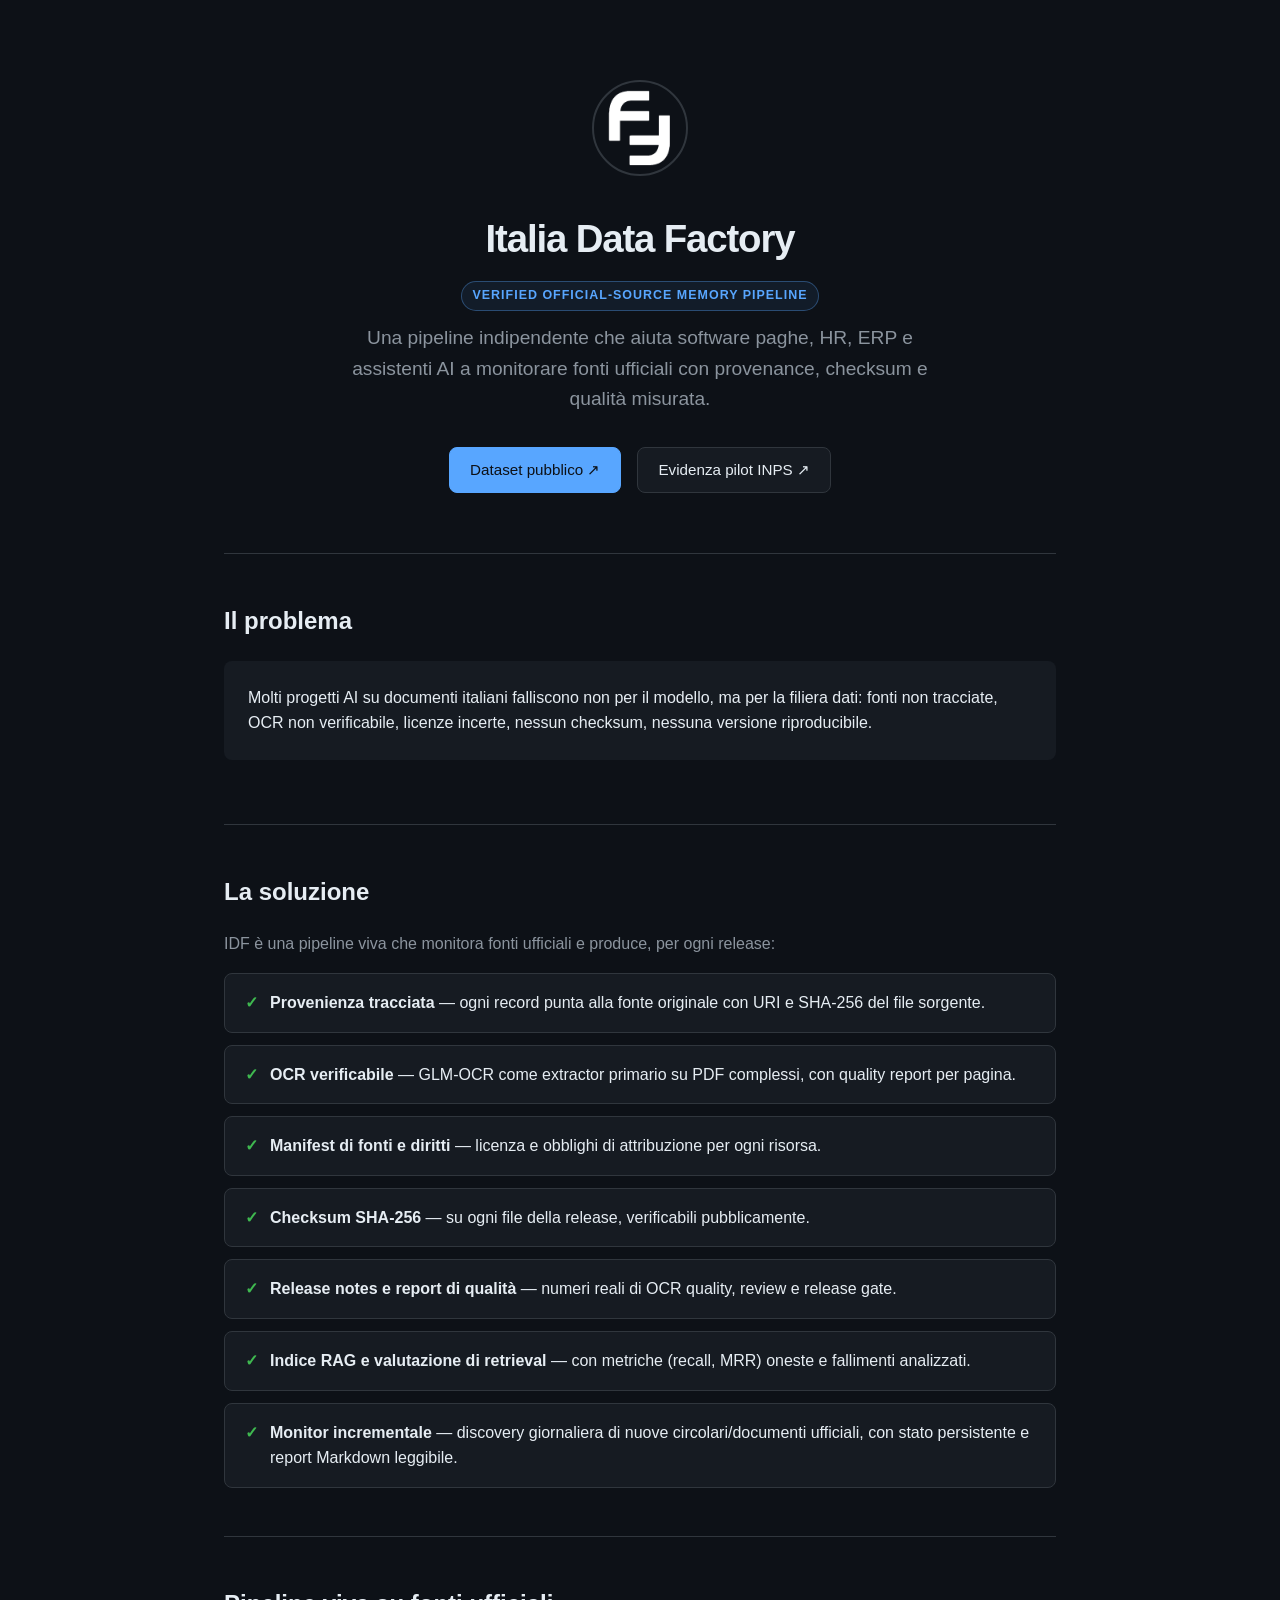
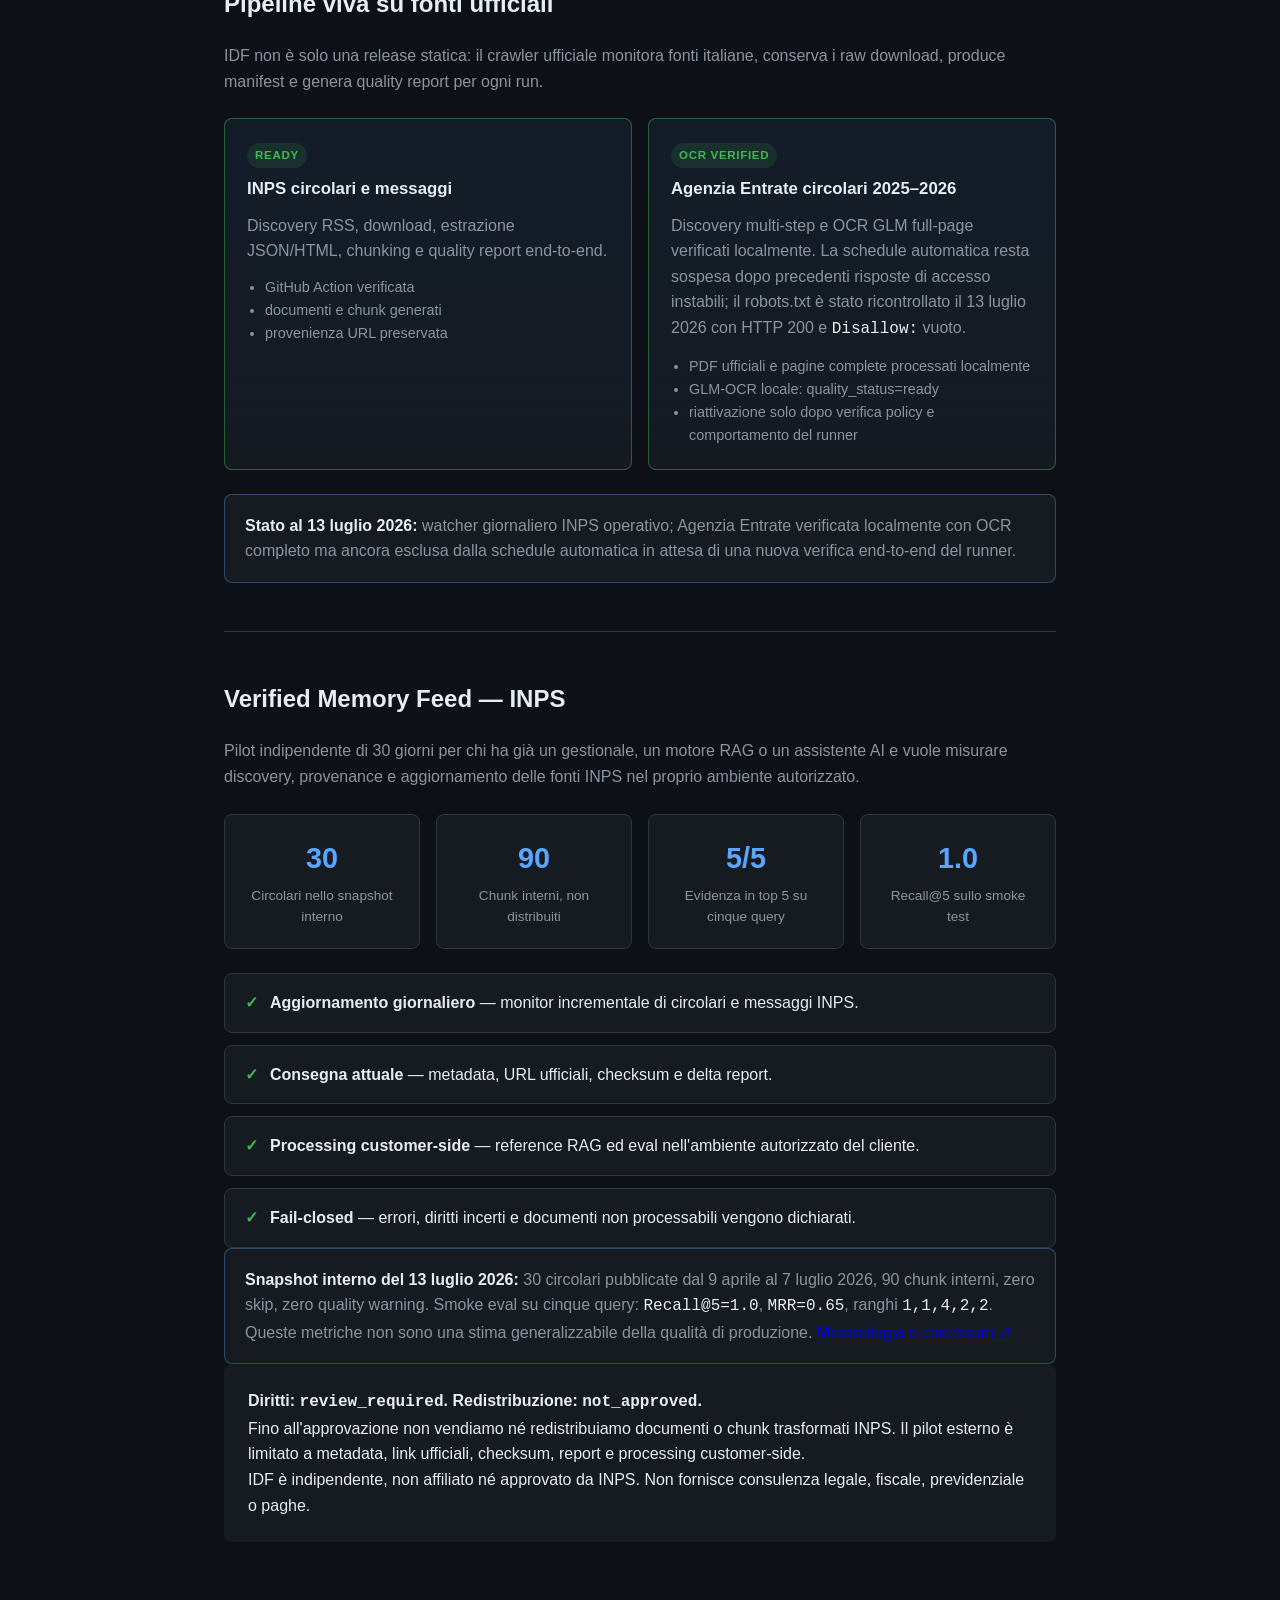
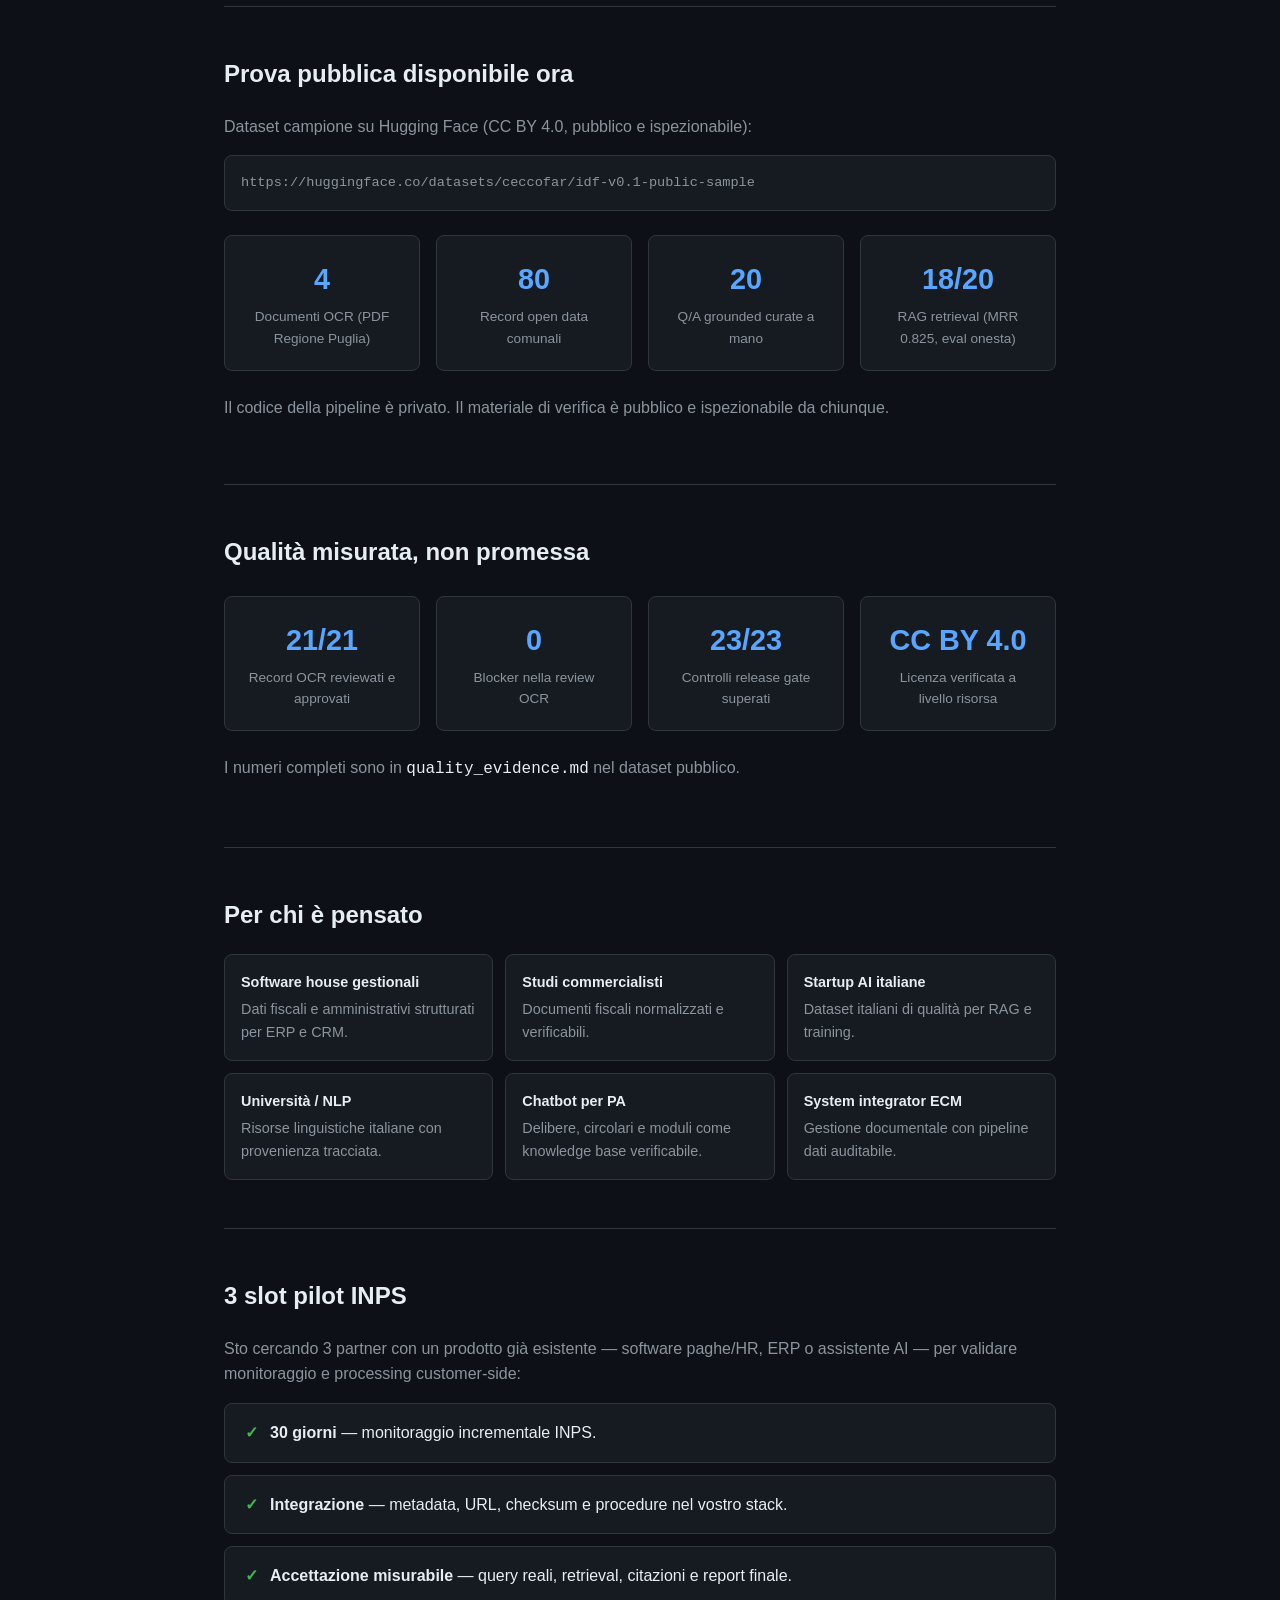
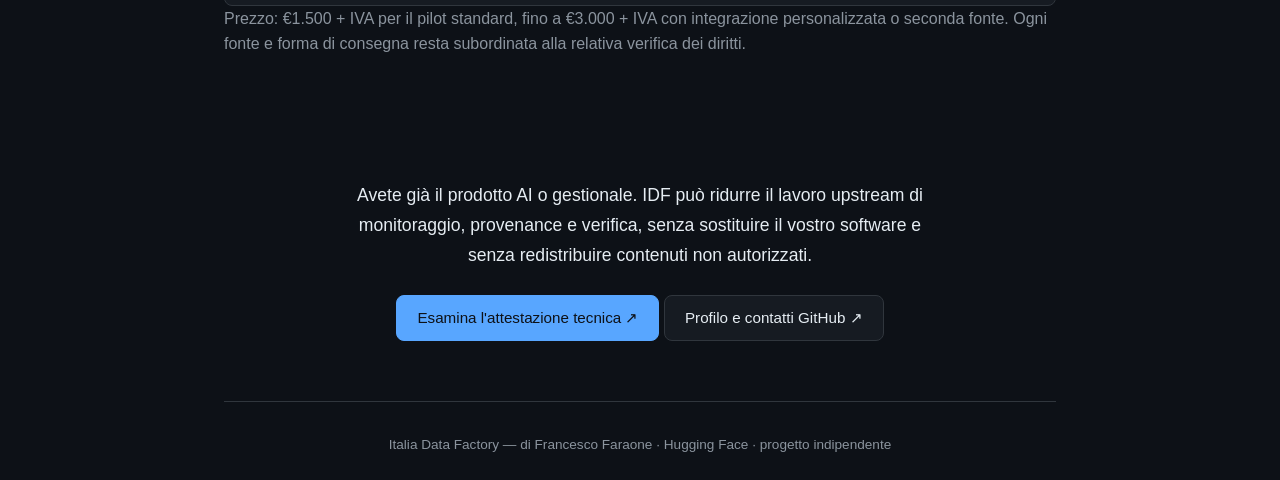
==== index.html @ 8828b89e "docs: publish redacted INPS pilot attestation" ====
<!DOCTYPE html>
<html lang="it">
<head>
  <meta charset="UTF-8">
  <meta name="viewport" content="width=device-width, initial-scale=1.0">
  <title>Italia Data Factory — Verified Memory Feed</title>
  <meta name="description" content="Pipeline indipendente per monitorare fonti ufficiali italiane con provenance, checksum, quality report ed eval RAG.">
  <link rel="icon" href="logo.png">
  <link rel="stylesheet" href="assets/style.css">
</head>
<body>

<div class="container">

  <!-- Hero -->
  <div class="hero">
    <img src="logo.png" alt="Italia Data Factory">
    <h1>Italia Data Factory</h1>
    <p class="eyebrow">Verified official-source memory pipeline</p>
    <p class="tagline">Una pipeline indipendente che aiuta software paghe, HR, ERP e assistenti AI a monitorare fonti ufficiali con provenance, checksum e qualità misurata.</p>
    <div class="links">
      <a class="btn btn-primary" href="https://huggingface.co/datasets/ceccofar/idf-v0.1-public-sample">Dataset pubblico ↗</a>
      <a class="btn" href="inps-pilot-evidence.html">Evidenza pilot INPS ↗</a>
    </div>
  </div>

  <main>
  <!-- Problem -->
  <section>
    <h2>Il problema</h2>
    <div class="problem">
      <p>Molti progetti AI su documenti italiani falliscono non per il modello, ma per la filiera dati: fonti non tracciate, OCR non verificabile, licenze incerte, nessun checksum, nessuna versione riproducibile.</p>
    </div>
  </section>

  <!-- Solution -->
  <section>
    <h2>La soluzione</h2>
    <p>IDF è una pipeline viva che monitora fonti ufficiali e produce, per ogni release:</p>
    <ul class="features">
      <li><div><strong>Provenienza tracciata</strong> — ogni record punta alla fonte originale con URI e SHA-256 del file sorgente.</div></li>
      <li><div><strong>OCR verificabile</strong> — GLM-OCR come extractor primario su PDF complessi, con quality report per pagina.</div></li>
      <li><div><strong>Manifest di fonti e diritti</strong> — licenza e obblighi di attribuzione per ogni risorsa.</div></li>
      <li><div><strong>Checksum SHA-256</strong> — su ogni file della release, verificabili pubblicamente.</div></li>
      <li><div><strong>Release notes e report di qualità</strong> — numeri reali di OCR quality, review e release gate.</div></li>
      <li><div><strong>Indice RAG e valutazione di retrieval</strong> — con metriche (recall, MRR) oneste e fallimenti analizzati.</div></li>
      <li><div><strong>Monitor incrementale</strong> — discovery giornaliera di nuove circolari/documenti ufficiali, con stato persistente e report Markdown leggibile.</div></li>
    </ul>
  </section>

  <!-- Living pipeline -->
  <section>
    <h2>Pipeline viva su fonti ufficiali</h2>
    <p>IDF non è solo una release statica: il crawler ufficiale monitora fonti italiane, conserva i raw download, produce manifest e genera quality report per ogni run.</p>

    <div class="source-grid">
      <div class="source-card ready">
        <span class="status">ready</span>
        <h3>INPS circolari e messaggi</h3>
        <p>Discovery RSS, download, estrazione JSON/HTML, chunking e quality report end-to-end.</p>
        <ul>
          <li>GitHub Action verificata</li>
          <li>documenti e chunk generati</li>
          <li>provenienza URL preservata</li>
        </ul>
      </div>
      <div class="source-card ready">
        <span class="status">OCR verified</span>
        <h3>Agenzia Entrate circolari 2025–2026</h3>
        <p>Discovery multi-step e OCR GLM full-page verificati localmente. La schedule automatica resta sospesa dopo precedenti risposte di accesso instabili; il robots.txt è stato ricontrollato il 13 luglio 2026 con HTTP 200 e <code>Disallow:</code> vuoto.</p>
        <ul>
          <li>PDF ufficiali e pagine complete processati localmente</li>
          <li>GLM-OCR locale: quality_status=ready</li>
          <li>riattivazione solo dopo verifica policy e comportamento del runner</li>
        </ul>
      </div>
    </div>

    <div class="run-proof">
      <strong>Stato al 13 luglio 2026:</strong> watcher giornaliero INPS operativo; Agenzia Entrate verificata localmente con OCR completo ma ancora esclusa dalla schedule automatica in attesa di una nuova verifica end-to-end del runner.
    </div>
  </section>

  <!-- INPS pilot -->
  <section>
    <h2>Verified Memory Feed — INPS</h2>
    <p>Pilot indipendente di 30 giorni per chi ha già un gestionale, un motore RAG o un assistente AI e vuole misurare discovery, provenance e aggiornamento delle fonti INPS nel proprio ambiente autorizzato.</p>

    <div class="metrics">
      <div class="metric"><div class="value">30</div><div class="label">Circolari nello snapshot interno</div></div>
      <div class="metric"><div class="value">90</div><div class="label">Chunk interni, non distribuiti</div></div>
      <div class="metric"><div class="value">5/5</div><div class="label">Evidenza in top 5 su cinque query</div></div>
      <div class="metric"><div class="value">1.0</div><div class="label">Recall@5 sullo smoke test</div></div>
    </div>

    <ul class="features">
      <li><div><strong>Aggiornamento giornaliero</strong> — monitor incrementale di circolari e messaggi INPS.</div></li>
      <li><div><strong>Consegna attuale</strong> — metadata, URL ufficiali, checksum e delta report.</div></li>
      <li><div><strong>Processing customer-side</strong> — reference RAG ed eval nell'ambiente autorizzato del cliente.</div></li>
      <li><div><strong>Fail-closed</strong> — errori, diritti incerti e documenti non processabili vengono dichiarati.</div></li>
    </ul>

    <div class="run-proof">
      <strong>Snapshot interno del 13 luglio 2026:</strong> 30 circolari pubblicate dal 9 aprile al 7 luglio 2026, 90 chunk interni, zero skip, zero quality warning. Smoke eval su cinque query: <code>Recall@5=1.0</code>, <code>MRR=0.65</code>, ranghi <code>1,1,4,2,2</code>. Queste metriche non sono una stima generalizzabile della qualità di produzione. <a href="inps-pilot-evidence.html">Metodologia e checksum ↗</a>
    </div>
    <div class="problem">
      <p><strong>Diritti: <code>review_required</code>. Redistribuzione: <code>not_approved</code>.</strong></p>
      <p>Fino all'approvazione non vendiamo né redistribuiamo documenti o chunk trasformati INPS. Il pilot esterno è limitato a metadata, link ufficiali, checksum, report e processing customer-side.</p>
      <p>IDF è indipendente, non affiliato né approvato da INPS. Non fornisce consulenza legale, fiscale, previdenziale o paghe.</p>
    </div>
  </section>

  <!-- Public proof -->
  <section>
    <h2>Prova pubblica disponibile ora</h2>
    <p>Dataset campione su Hugging Face (CC BY 4.0, pubblico e ispezionabile):</p>
    <pre><code>https://huggingface.co/datasets/ceccofar/idf-v0.1-public-sample</code></pre>

    <div class="metrics">
      <div class="metric">
        <div class="value">4</div>
        <div class="label">Documenti OCR (PDF Regione Puglia)</div>
      </div>
      <div class="metric">
        <div class="value">80</div>
        <div class="label">Record open data comunali</div>
      </div>
      <div class="metric">
        <div class="value">20</div>
        <div class="label">Q/A grounded curate a mano</div>
      </div>
      <div class="metric">
        <div class="value">18/20</div>
        <div class="label">RAG retrieval (MRR 0.825, eval onesta)</div>
      </div>
    </div>

    <p>Il codice della pipeline è privato. Il materiale di verifica è pubblico e ispezionabile da chiunque.</p>
  </section>

  <!-- Quality evidence -->
  <section>
    <h2>Qualità misurata, non promessa</h2>
    <div class="metrics">
      <div class="metric">
        <div class="value">21/21</div>
        <div class="label">Record OCR reviewati e approvati</div>
      </div>
      <div class="metric">
        <div class="value">0</div>
        <div class="label">Blocker nella review OCR</div>
      </div>
      <div class="metric">
        <div class="value">23/23</div>
        <div class="label">Controlli release gate superati</div>
      </div>
      <div class="metric">
        <div class="value">CC BY 4.0</div>
        <div class="label">Licenza verificata a livello risorsa</div>
      </div>
    </div>
    <p>I numeri completi sono in <code>quality_evidence.md</code> nel dataset pubblico.</p>
  </section>

  <!-- Targets -->
  <section>
    <h2>Per chi è pensato</h2>
    <div class="targets">
      <div class="target-card"><strong>Software house gestionali</strong>Dati fiscali e amministrativi strutturati per ERP e CRM.</div>
      <div class="target-card"><strong>Studi commercialisti</strong>Documenti fiscali normalizzati e verificabili.</div>
      <div class="target-card"><strong>Startup AI italiane</strong>Dataset italiani di qualità per RAG e training.</div>
      <div class="target-card"><strong>Università / NLP</strong>Risorse linguistiche italiane con provenienza tracciata.</div>
      <div class="target-card"><strong>Chatbot per PA</strong>Delibere, circolari e moduli come knowledge base verificabile.</div>
      <div class="target-card"><strong>System integrator ECM</strong>Gestione documentale con pipeline dati auditabile.</div>
    </div>
  </section>

  <!-- Early adopter offer -->
  <section>
    <h2>3 slot pilot INPS</h2>
    <p>Sto cercando 3 partner con un prodotto già esistente — software paghe/HR, ERP o assistente AI — per validare monitoraggio e processing customer-side:</p>
    <ul class="features">
      <li><div><strong>30 giorni</strong> — monitoraggio incrementale INPS.</div></li>
      <li><div><strong>Integrazione</strong> — metadata, URL, checksum e procedure nel vostro stack.</div></li>
      <li><div><strong>Accettazione misurabile</strong> — query reali, retrieval, citazioni e report finale.</div></li>
    </ul>
    <p>Prezzo: €1.500 + IVA per il pilot standard, fino a €3.000 + IVA con integrazione personalizzata o seconda fonte. Ogni fonte e forma di consegna resta subordinata alla relativa verifica dei diritti.</p>
  </section>

  <!-- Contact -->
  <div class="contact">
    <p class="message">Avete già il prodotto AI o gestionale. IDF può ridurre il lavoro upstream di monitoraggio, provenance e verifica, senza sostituire il vostro software e senza redistribuire contenuti non autorizzati.</p>
    <div class="links">
      <a class="btn btn-primary" href="inps-pilot-evidence.html">Esamina l'attestazione tecnica ↗</a>
      <a class="btn" href="https://github.com/francescofaraone">Profilo e contatti GitHub ↗</a>
    </div>
  </div>
  </main>

  <footer>
    <p>Italia Data Factory — di <a href="https://github.com/francescofaraone">Francesco Faraone</a> · <a href="https://huggingface.co/ceccofar">Hugging Face</a> · progetto indipendente</p>
  </footer>

</div>

</body>
</html>
---- assets/style.css ----
:root {
  --bg: #0d1117;
  --surface: #161b22;
  --border: #30363d;
  --text: #e6edf3;
  --text-muted: #8b949e;
  --accent: #58a6ff;
  --accent-hover: #79c0ff;
  --green: #3fb950;
  --orange: #d29922;
  --radius: 8px;
  --max-width: 880px;
}

* { margin: 0; padding: 0; box-sizing: border-box; }

body {
  font-family: -apple-system, BlinkMacSystemFont, 'Segoe UI', Helvetica, Arial, sans-serif;
  background: var(--bg);
  color: var(--text);
  line-height: 1.6;
  -webkit-font-smoothing: antialiased;
}

.container {
  max-width: var(--max-width);
  margin: 0 auto;
  padding: 0 24px;
}

/* Hero */
.hero {
  padding: 80px 0 60px;
  text-align: center;
}

.hero img {
  width: 96px;
  height: 96px;
  border-radius: 50%;
  border: 2px solid var(--border);
  margin-bottom: 24px;
}

.hero h1 {
  font-size: 2.4rem;
  font-weight: 700;
  letter-spacing: -0.03em;
  margin-bottom: 12px;
}

.eyebrow {
  display: inline-block;
  margin-bottom: 12px;
  padding: 4px 10px;
  border: 1px solid rgba(88, 166, 255, 0.35);
  border-radius: 999px;
  color: var(--accent);
  background: rgba(88, 166, 255, 0.08);
  font-size: 0.78rem;
  font-weight: 700;
  letter-spacing: 0.08em;
  text-transform: uppercase;
}

.hero .tagline {
  font-size: 1.2rem;
  color: var(--text-muted);
  max-width: 620px;
  margin: 0 auto 32px;
}

.hero .links {
  display: flex;
  gap: 16px;
  justify-content: center;
  flex-wrap: wrap;
}

.btn {
  display: inline-flex;
  align-items: center;
  gap: 8px;
  padding: 10px 20px;
  border-radius: var(--radius);
  border: 1px solid var(--border);
  background: var(--surface);
  color: var(--text);
  text-decoration: none;
  font-size: 0.95rem;
  font-weight: 500;
  transition: border-color 0.2s, color 0.2s;
}

.btn:hover {
  border-color: var(--accent);
  color: var(--accent);
}

.btn-primary {
  background: var(--accent);
  color: #0d1117;
  border-color: var(--accent);
}

.btn-primary:hover {
  background: var(--accent-hover);
  color: #0d1117;
  border-color: var(--accent-hover);
}

/* Sections */
section {
  padding: 48px 0;
  border-top: 1px solid var(--border);
}

section h2 {
  font-size: 1.5rem;
  font-weight: 600;
  margin-bottom: 20px;
}

section p {
  color: var(--text-muted);
  margin-bottom: 16px;
}

/* Problem */
.problem {
  background: var(--surface);
  border-radius: var(--radius);
  padding: 24px;
  margin-bottom: 16px;
}

.problem p {
  color: var(--text);
  margin-bottom: 0;
}

/* Numbers */
.metrics {
  display: grid;
  grid-template-columns: repeat(auto-fit, minmax(140px, 1fr));
  gap: 16px;
  margin: 24px 0;
}

.metric {
  background: var(--surface);
  border: 1px solid var(--border);
  border-radius: var(--radius);
  padding: 20px;
  text-align: center;
}

.metric .value {
  font-size: 1.8rem;
  font-weight: 700;
  color: var(--accent);
}

.metric .label {
  font-size: 0.85rem;
  color: var(--text-muted);
  margin-top: 4px;
}

/* Feature list */
.features {
  list-style: none;
  display: grid;
  gap: 12px;
}

.features li {
  background: var(--surface);
  border: 1px solid var(--border);
  border-radius: var(--radius);
  padding: 16px 20px;
  display: flex;
  align-items: flex-start;
  gap: 12px;
}

.features li::before {
  content: "\2713";
  color: var(--green);
  font-weight: 700;
  flex-shrink: 0;
}

/* Living source cards */
.source-grid {
  display: grid;
  grid-template-columns: repeat(auto-fit, minmax(260px, 1fr));
  gap: 16px;
  margin: 24px 0;
}

.source-card {
  position: relative;
  background: linear-gradient(180deg, rgba(88, 166, 255, 0.08), rgba(22, 27, 34, 0.95));
  border: 1px solid var(--border);
  border-radius: var(--radius);
  padding: 22px;
}

.source-card.ready {
  border-color: rgba(63, 185, 80, 0.45);
}

.source-card h3 {
  font-size: 1.05rem;
  margin: 8px 0 10px;
}

.source-card p {
  margin-bottom: 12px;
}

.source-card ul {
  margin-left: 18px;
  color: var(--text-muted);
  font-size: 0.9rem;
}

.source-card .status {
  display: inline-block;
  padding: 3px 8px;
  border-radius: 999px;
  background: rgba(63, 185, 80, 0.13);
  color: var(--green);
  font-size: 0.72rem;
  font-weight: 700;
  text-transform: uppercase;
  letter-spacing: 0.06em;
}

.run-proof {
  background: var(--surface);
  border: 1px solid rgba(88, 166, 255, 0.35);
  border-radius: var(--radius);
  padding: 18px 20px;
  color: var(--text-muted);
}

.run-proof strong {
  color: var(--text);
}

/* Code block */
pre {
  background: var(--surface);
  border: 1px solid var(--border);
  border-radius: var(--radius);
  padding: 16px;
  overflow-x: auto;
  font-size: 0.85rem;
  margin: 16px 0;
}

code {
  font-family: 'SF Mono', 'Fira Code', 'Fira Mono', Menlo, Consolas, monospace;
  color: var(--text);
}

pre code { color: var(--text-muted); }

/* Targets */
.targets {
  display: grid;
  grid-template-columns: repeat(auto-fit, minmax(200px, 1fr));
  gap: 12px;
}

.target-card {
  background: var(--surface);
  border: 1px solid var(--border);
  border-radius: var(--radius);
  padding: 16px;
  font-size: 0.9rem;
  color: var(--text-muted);
}

.target-card strong {
  color: var(--text);
  display: block;
  margin-bottom: 4px;
}

/* Contact */
.contact {
  text-align: center;
  padding: 60px 0;
}

.contact .message {
  font-size: 1.1rem;
  color: var(--text);
  max-width: 580px;
  margin: 0 auto 24px;
  line-height: 1.7;
}

footer {
  border-top: 1px solid var(--border);
  padding: 32px 0;
  text-align: center;
  color: var(--text-muted);
  font-size: 0.85rem;
}

footer a {
  color: var(--text-muted);
  text-decoration: none;
}

footer a:hover { color: var(--accent); }

@media (max-width: 640px) {
  .hero h1 { font-size: 1.8rem; }
  .hero .tagline { font-size: 1rem; }
  .metrics { grid-template-columns: repeat(2, 1fr); }
}
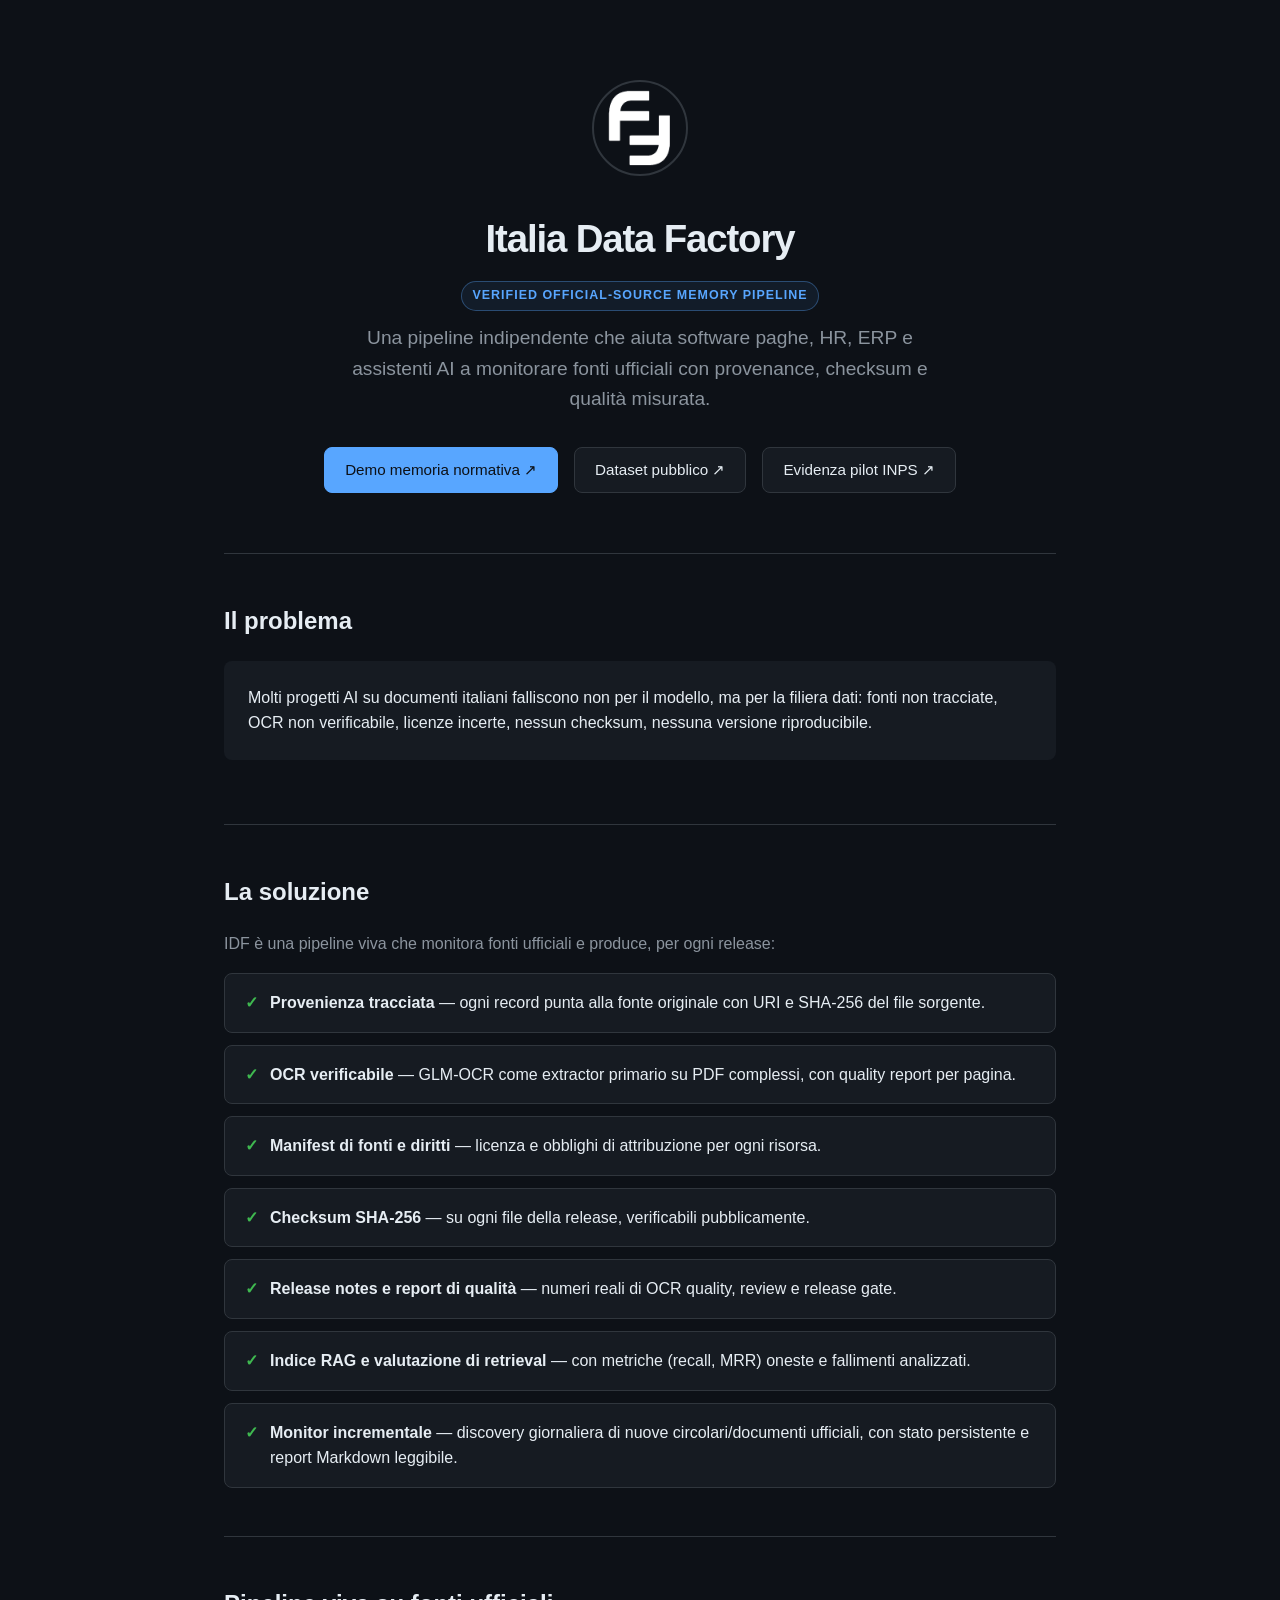
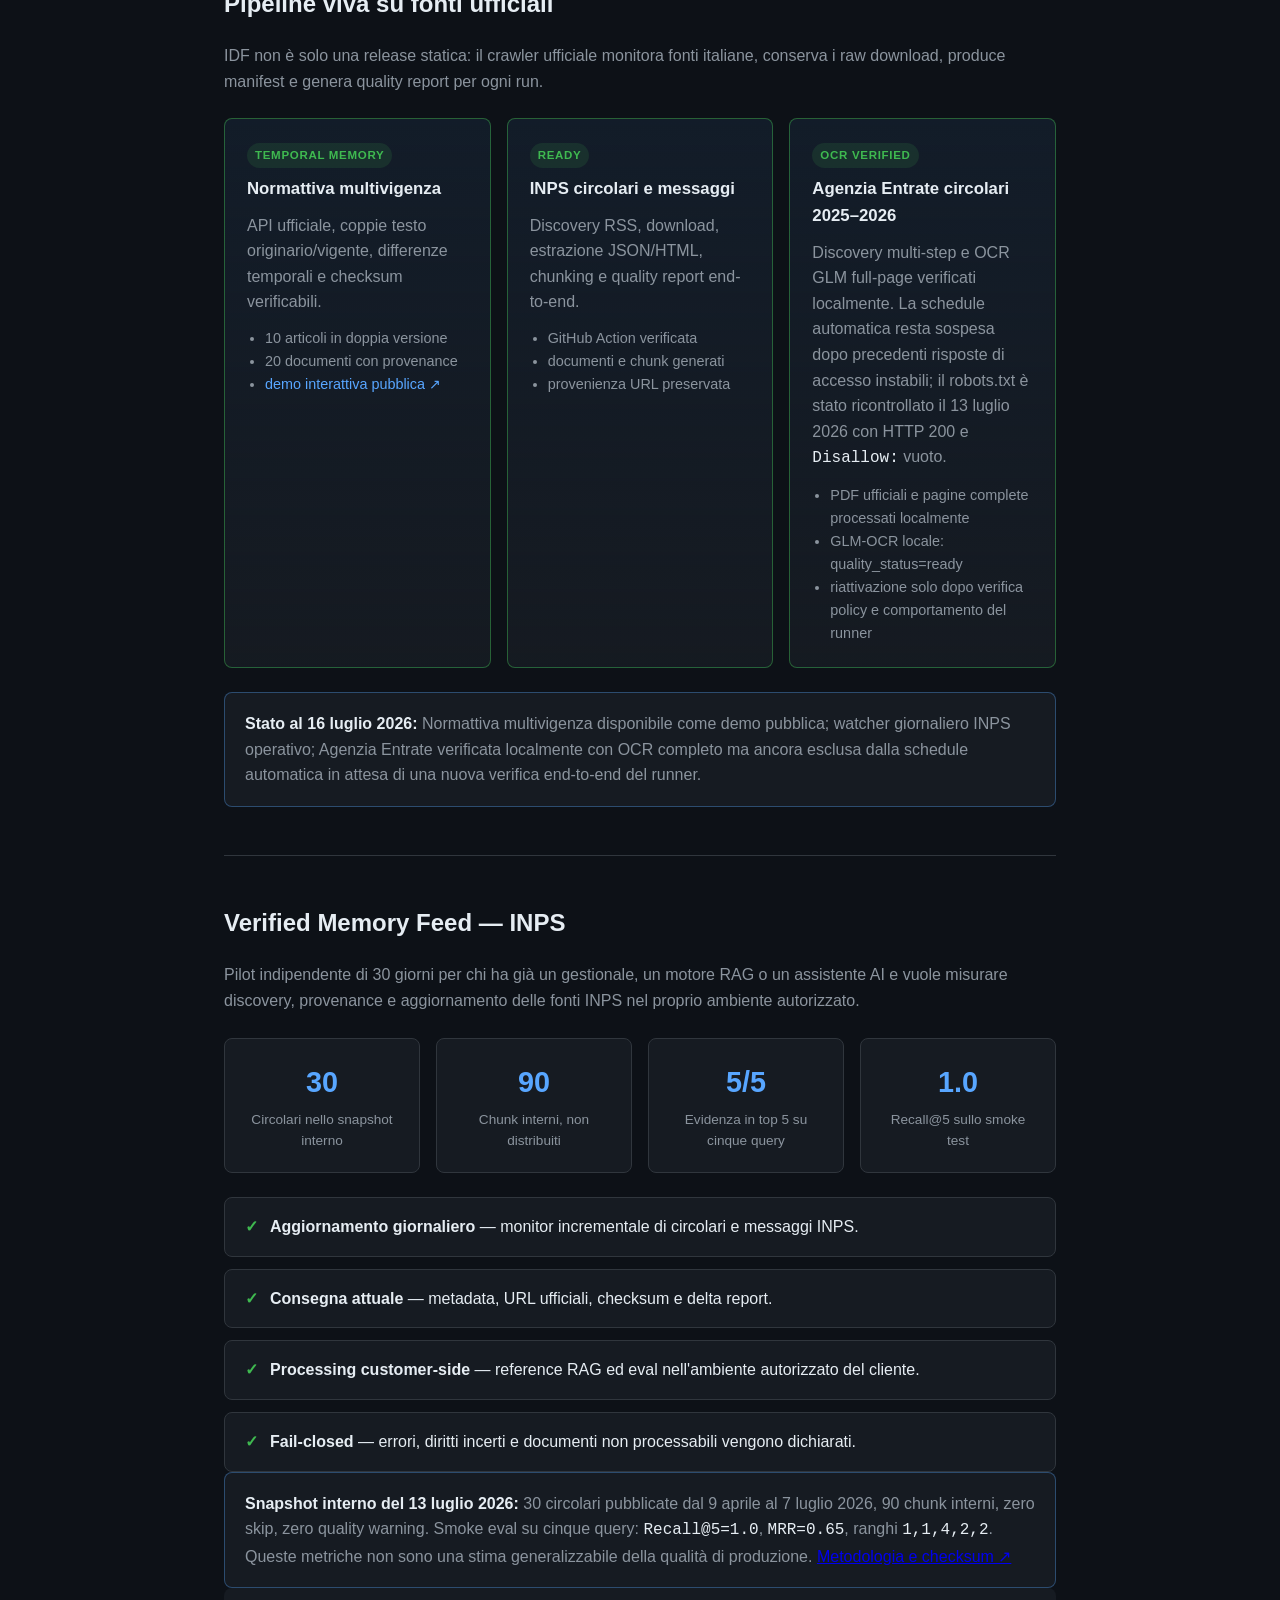
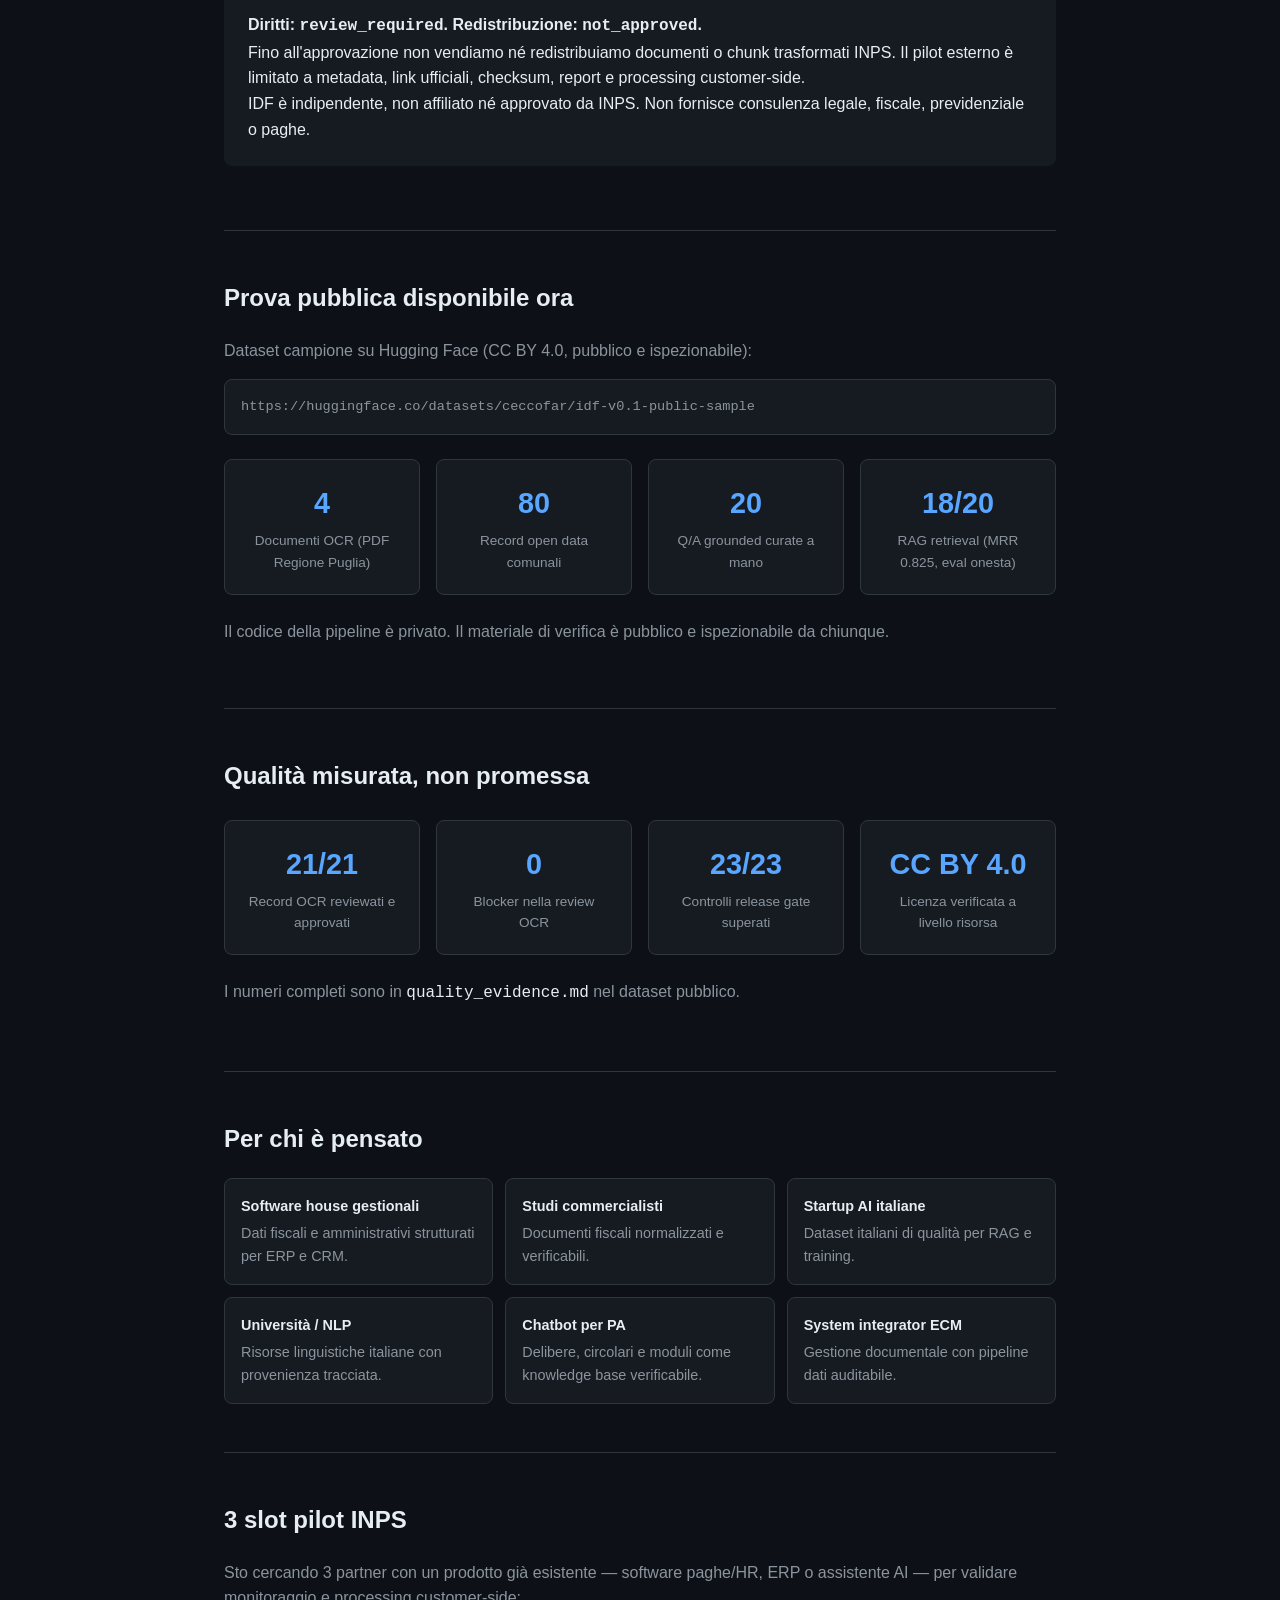
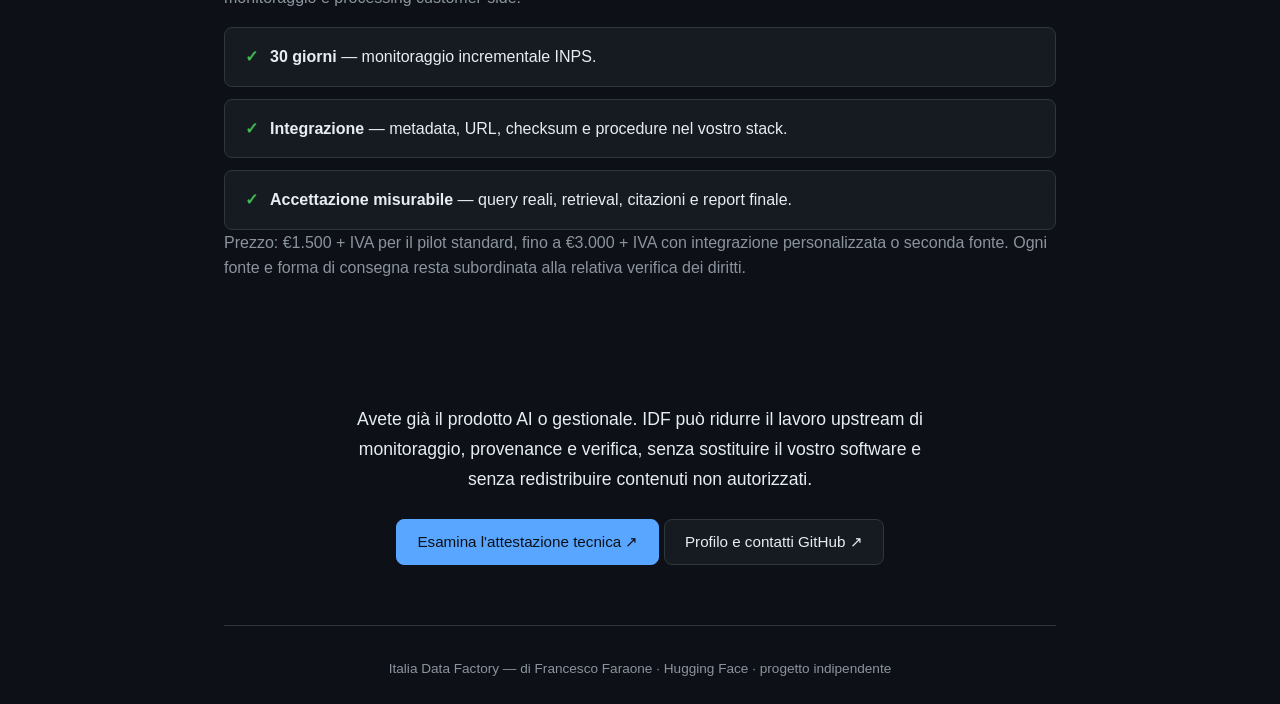
==== commit 91289cad: "[verified] feat: publish temporal legal memory demo" ====
--- a/index.html
+++ b/index.html
@@ -19,7 +19,8 @@
     <p class="eyebrow">Verified official-source memory pipeline</p>
     <p class="tagline">Una pipeline indipendente che aiuta software paghe, HR, ERP e assistenti AI a monitorare fonti ufficiali con provenance, checksum e qualità misurata.</p>
     <div class="links">
-      <a class="btn btn-primary" href="https://huggingface.co/datasets/ceccofar/idf-v0.1-public-sample">Dataset pubblico ↗</a>
+      <a class="btn btn-primary" href="legal-memory-demo/">Demo memoria normativa ↗</a>
+      <a class="btn" href="https://huggingface.co/datasets/ceccofar/idf-v0.1-public-sample">Dataset pubblico ↗</a>
       <a class="btn" href="inps-pilot-evidence.html">Evidenza pilot INPS ↗</a>
     </div>
   </div>
@@ -55,6 +56,16 @@
 
     <div class="source-grid">
       <div class="source-card ready">
+        <span class="status">temporal memory</span>
+        <h3>Normattiva multivigenza</h3>
+        <p>API ufficiale, coppie testo originario/vigente, differenze temporali e checksum verificabili.</p>
+        <ul>
+          <li>10 articoli in doppia versione</li>
+          <li>20 documenti con provenance</li>
+          <li><a href="legal-memory-demo/">demo interattiva pubblica ↗</a></li>
+        </ul>
+      </div>
+      <div class="source-card ready">
         <span class="status">ready</span>
         <h3>INPS circolari e messaggi</h3>
         <p>Discovery RSS, download, estrazione JSON/HTML, chunking e quality report end-to-end.</p>
@@ -77,7 +88,7 @@
     </div>
 
     <div class="run-proof">
-      <strong>Stato al 13 luglio 2026:</strong> watcher giornaliero INPS operativo; Agenzia Entrate verificata localmente con OCR completo ma ancora esclusa dalla schedule automatica in attesa di una nuova verifica end-to-end del runner.
+      <strong>Stato al 16 luglio 2026:</strong> Normattiva multivigenza disponibile come demo pubblica; watcher giornaliero INPS operativo; Agenzia Entrate verificata localmente con OCR completo ma ancora esclusa dalla schedule automatica in attesa di una nuova verifica end-to-end del runner.
     </div>
   </section>
 
--- a/assets/style.css
+++ b/assets/style.css
@@ -226,6 +226,16 @@
   font-size: 0.9rem;
 }
 
+.source-card a {
+  color: var(--accent);
+  text-decoration: none;
+}
+
+.source-card a:hover {
+  color: var(--accent-hover);
+  text-decoration: underline;
+}
+
 .source-card .status {
   display: inline-block;
   padding: 3px 8px;
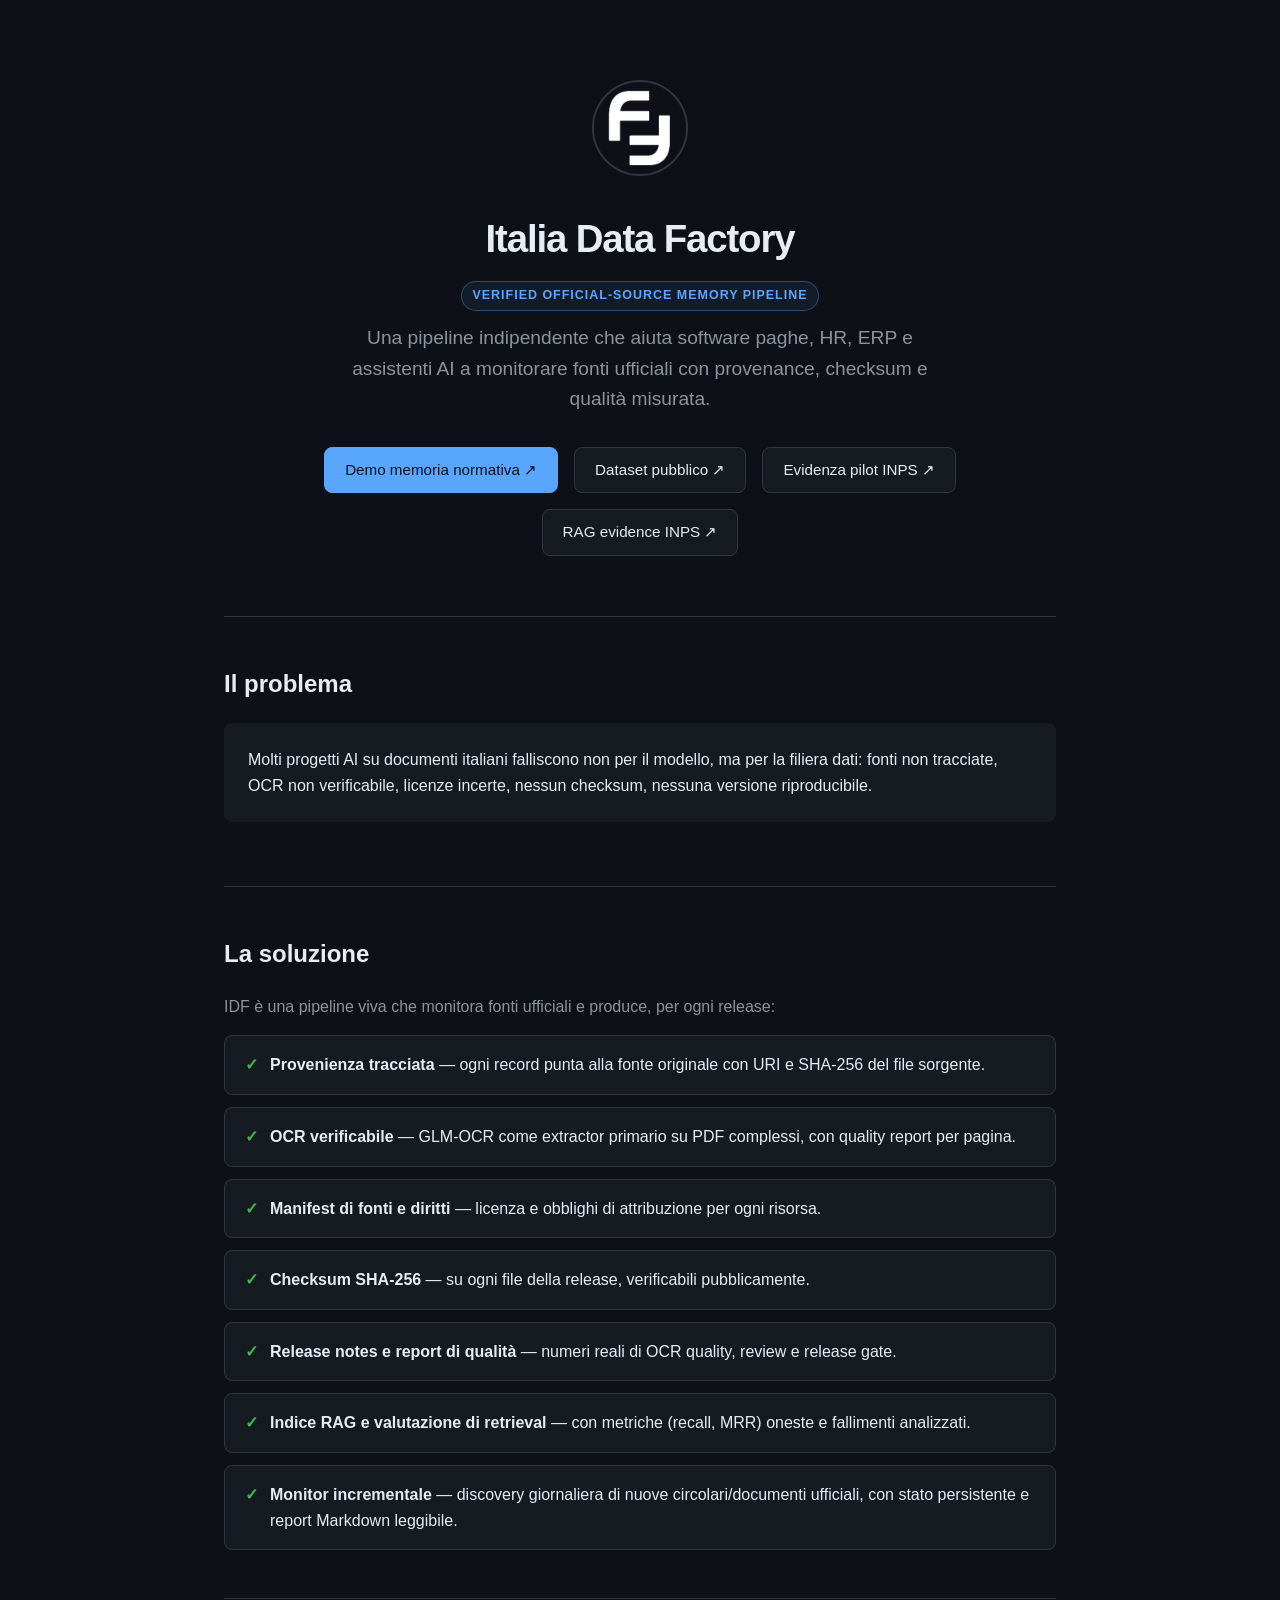
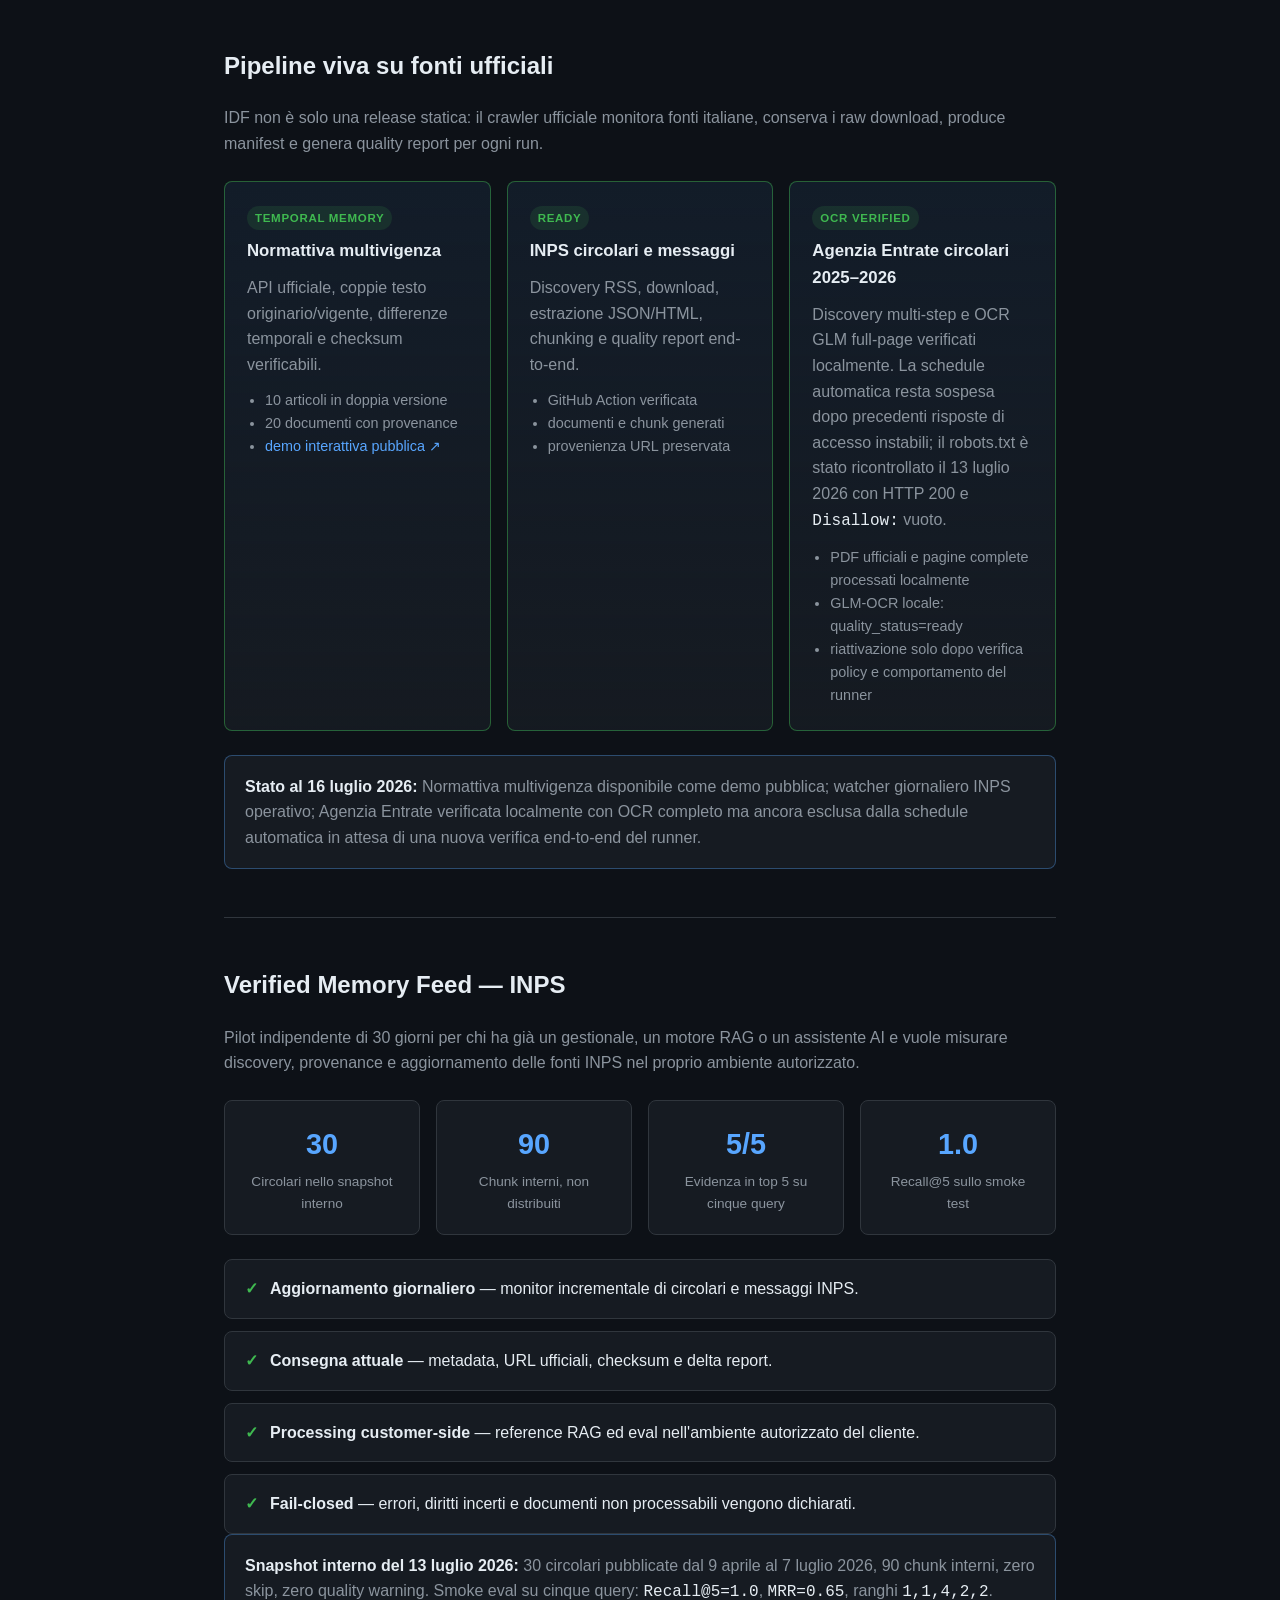
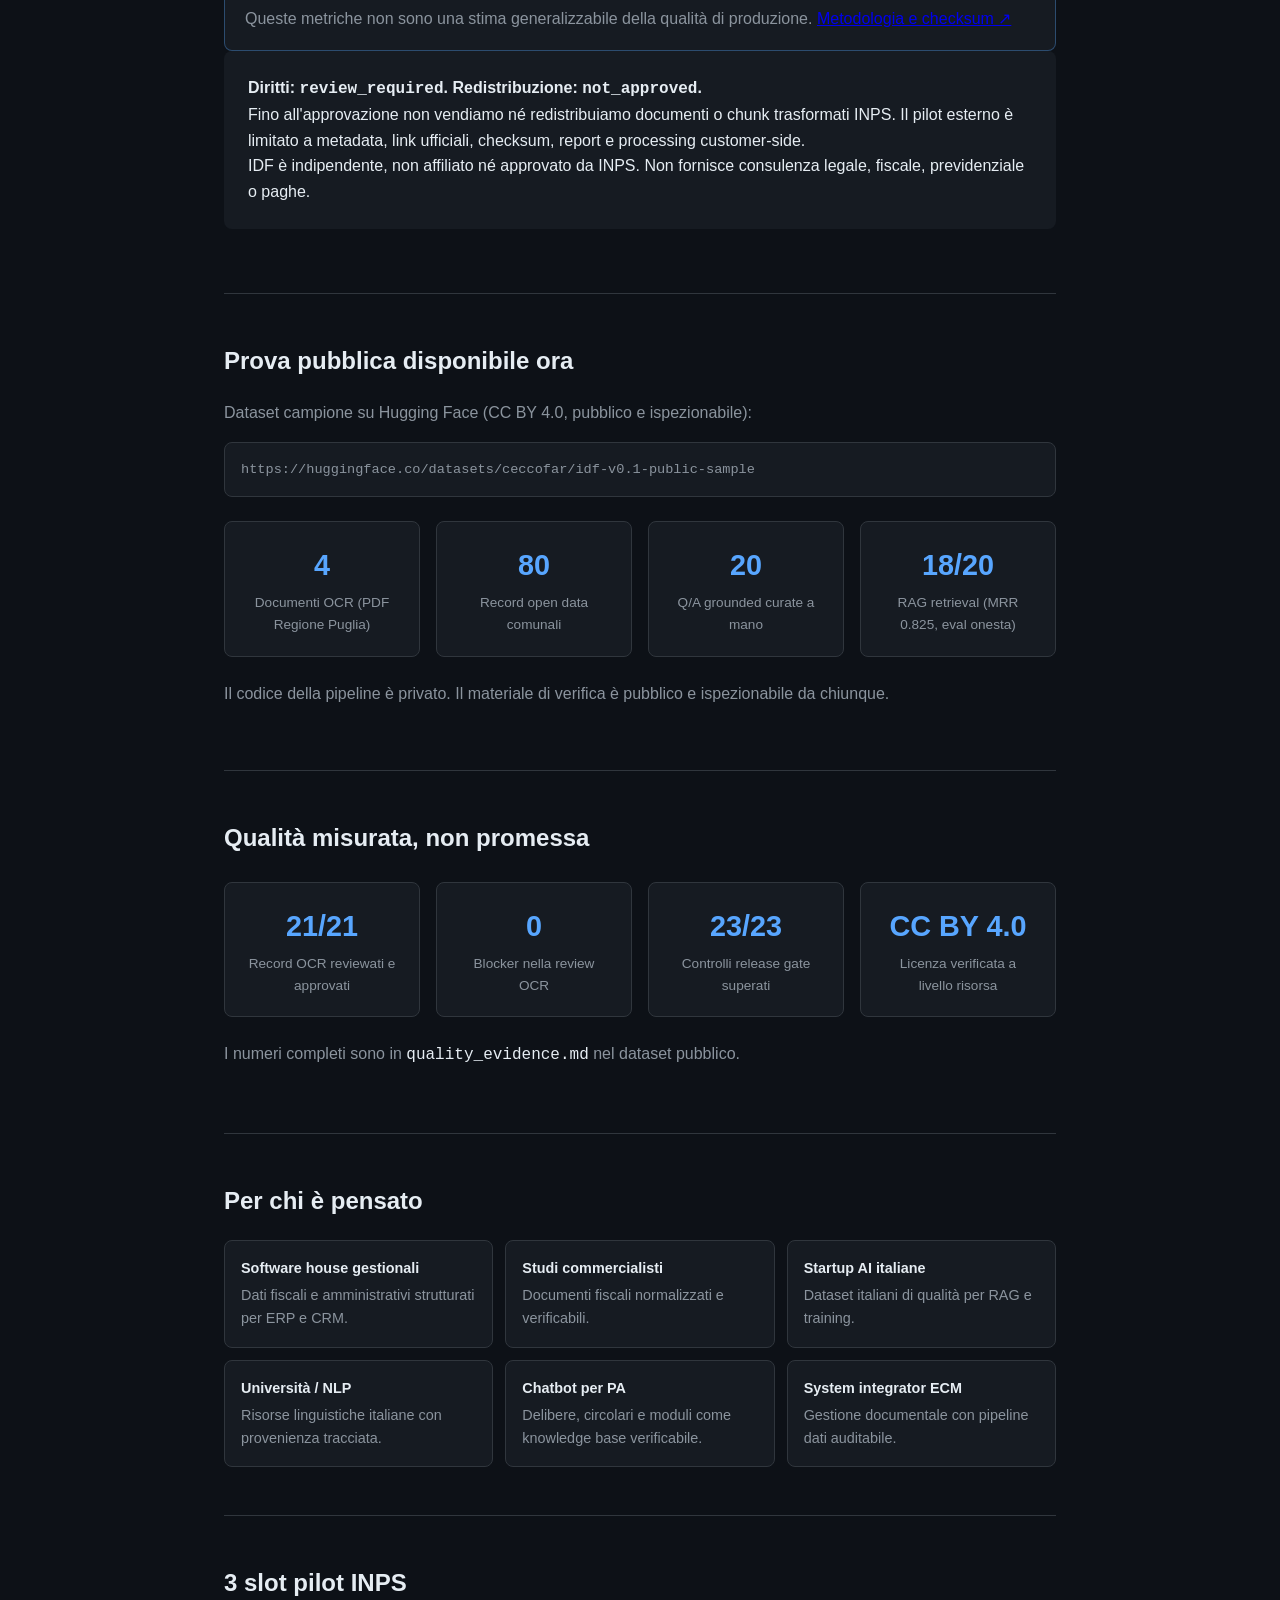
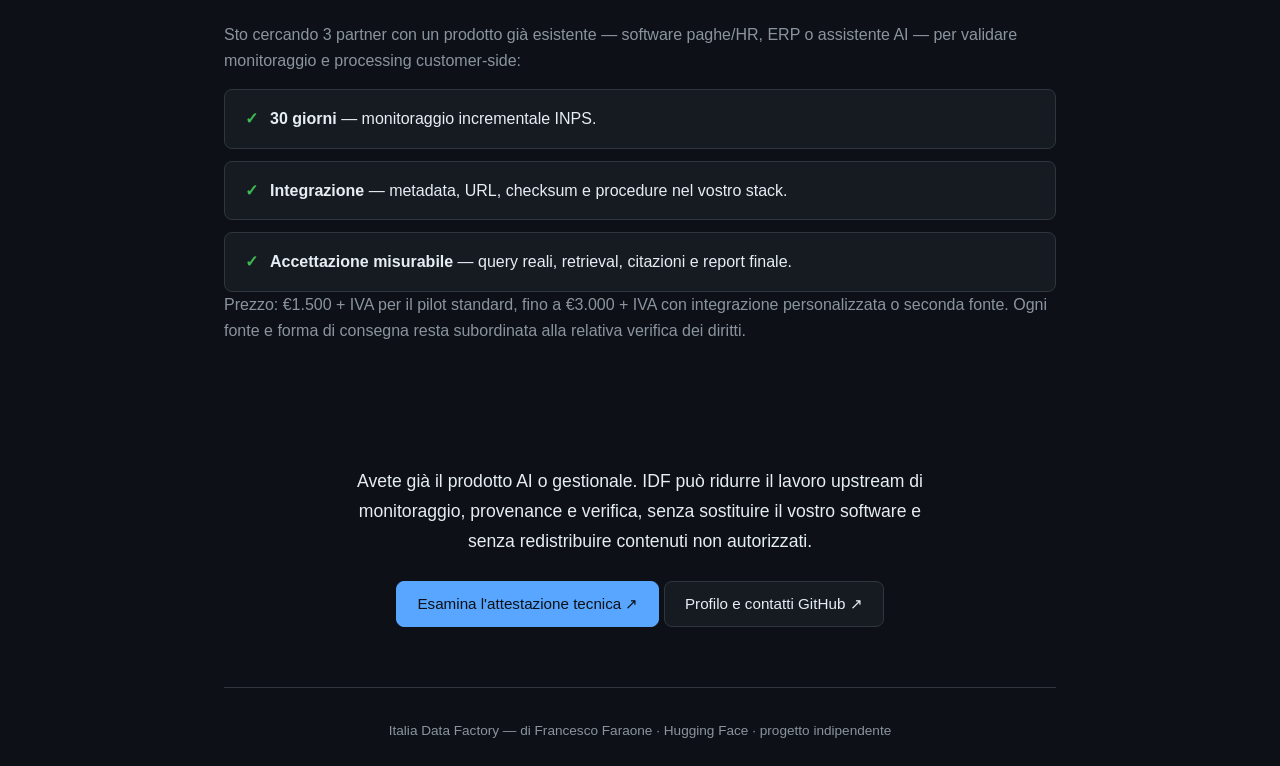
==== commit e7073621: "Add INPS corpus retrieval evidence page" ====
--- a/index.html
+++ b/index.html
@@ -22,6 +22,7 @@
       <a class="btn btn-primary" href="legal-memory-demo/">Demo memoria normativa ↗</a>
       <a class="btn" href="https://huggingface.co/datasets/ceccofar/idf-v0.1-public-sample">Dataset pubblico ↗</a>
       <a class="btn" href="inps-pilot-evidence.html">Evidenza pilot INPS ↗</a>
+      <a class="btn" href="inps-corpus-retrieval-evidence.html">RAG evidence INPS ↗</a>
     </div>
   </div>
 
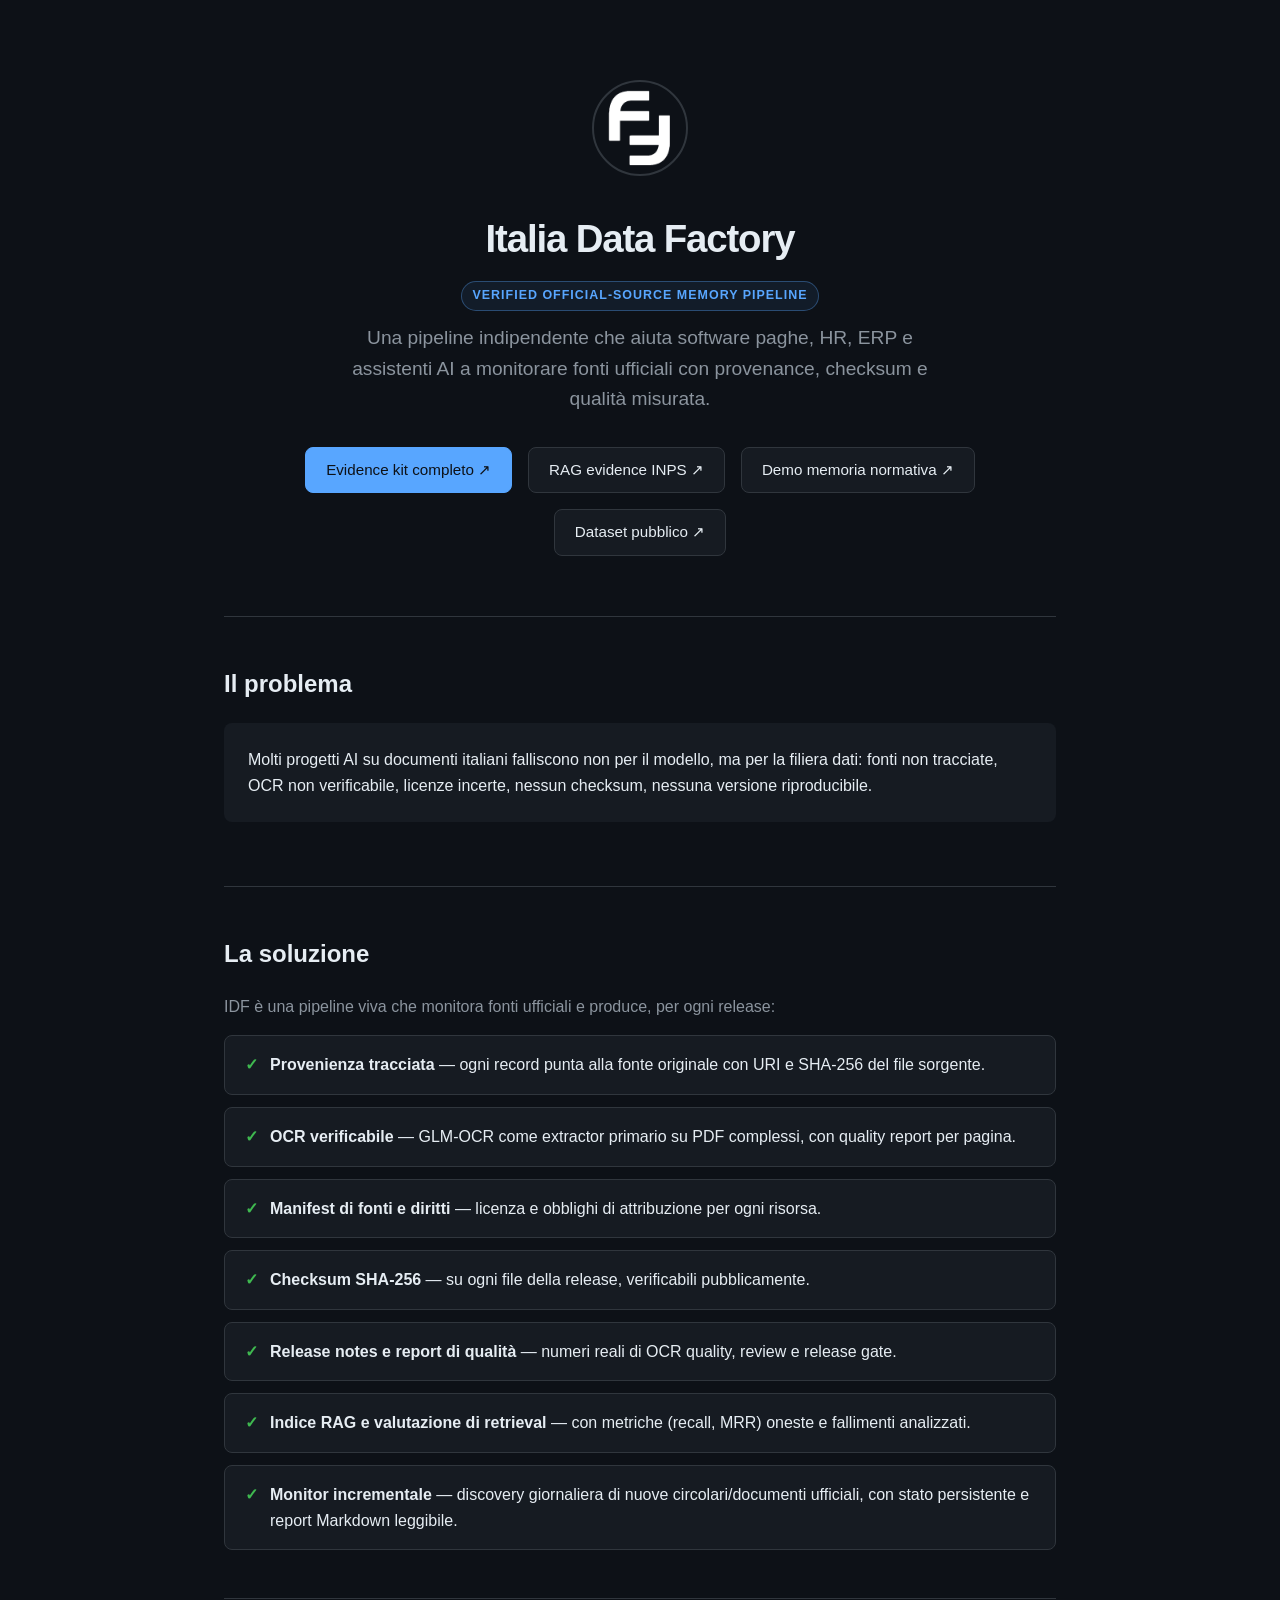
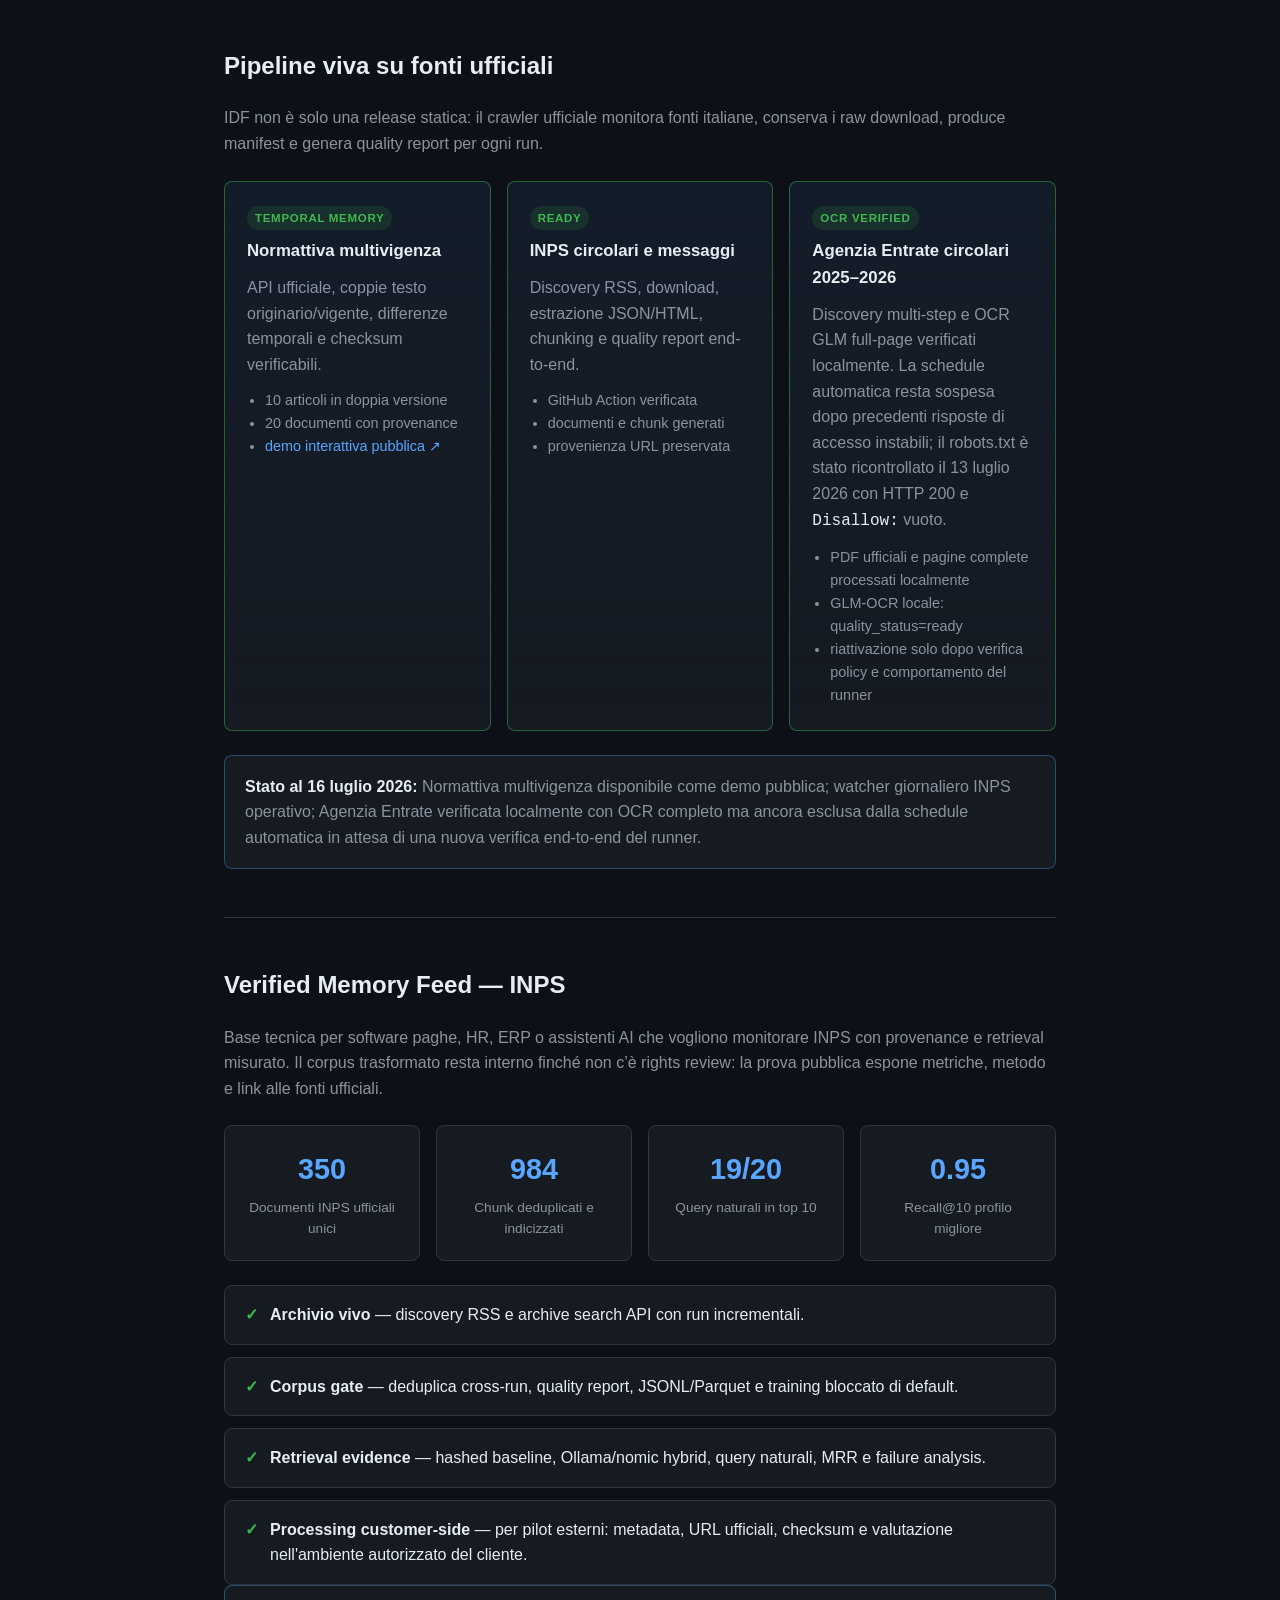
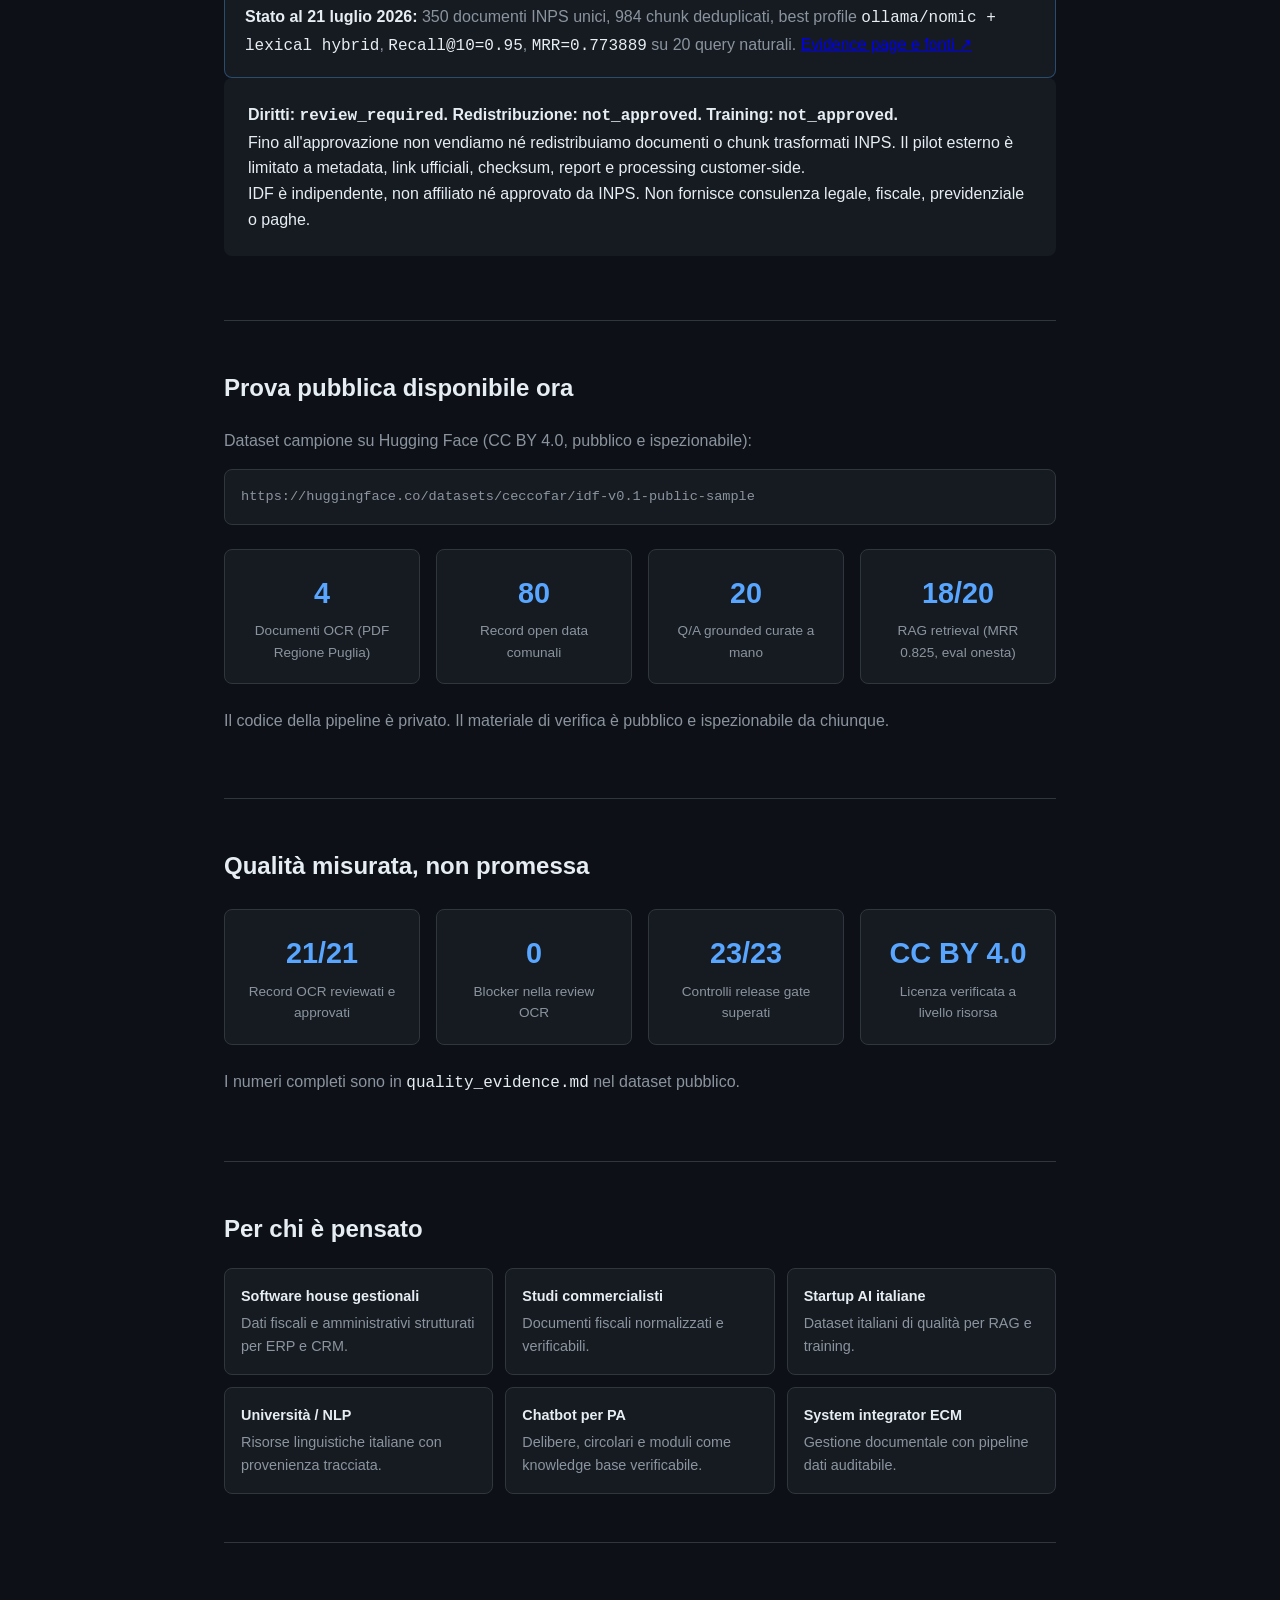
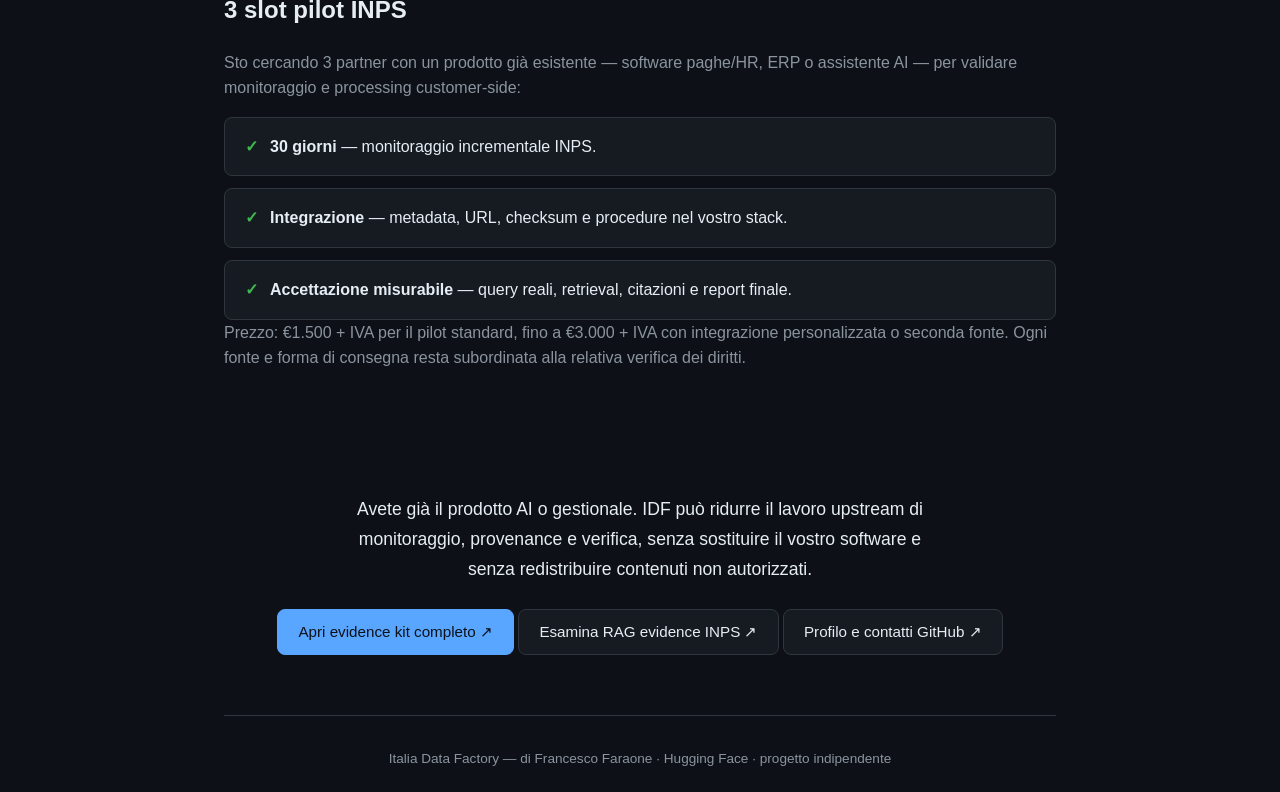
==== commit 3e31ec1d: "Add complete IDF evidence kit" ====
--- a/index.html
+++ b/index.html
@@ -19,10 +19,10 @@
     <p class="eyebrow">Verified official-source memory pipeline</p>
     <p class="tagline">Una pipeline indipendente che aiuta software paghe, HR, ERP e assistenti AI a monitorare fonti ufficiali con provenance, checksum e qualità misurata.</p>
     <div class="links">
-      <a class="btn btn-primary" href="legal-memory-demo/">Demo memoria normativa ↗</a>
+      <a class="btn btn-primary" href="evidence-kit.html">Evidence kit completo ↗</a>
+      <a class="btn" href="inps-corpus-retrieval-evidence.html">RAG evidence INPS ↗</a>
+      <a class="btn" href="legal-memory-demo/">Demo memoria normativa ↗</a>
       <a class="btn" href="https://huggingface.co/datasets/ceccofar/idf-v0.1-public-sample">Dataset pubblico ↗</a>
-      <a class="btn" href="inps-pilot-evidence.html">Evidenza pilot INPS ↗</a>
-      <a class="btn" href="inps-corpus-retrieval-evidence.html">RAG evidence INPS ↗</a>
     </div>
   </div>
 
@@ -93,30 +93,30 @@
     </div>
   </section>
 
-  <!-- INPS pilot -->
+  <!-- INPS corpus -->
   <section>
     <h2>Verified Memory Feed — INPS</h2>
-    <p>Pilot indipendente di 30 giorni per chi ha già un gestionale, un motore RAG o un assistente AI e vuole misurare discovery, provenance e aggiornamento delle fonti INPS nel proprio ambiente autorizzato.</p>
+    <p>Base tecnica per software paghe, HR, ERP o assistenti AI che vogliono monitorare INPS con provenance e retrieval misurato. Il corpus trasformato resta interno finché non c’è rights review: la prova pubblica espone metriche, metodo e link alle fonti ufficiali.</p>
 
     <div class="metrics">
-      <div class="metric"><div class="value">30</div><div class="label">Circolari nello snapshot interno</div></div>
-      <div class="metric"><div class="value">90</div><div class="label">Chunk interni, non distribuiti</div></div>
-      <div class="metric"><div class="value">5/5</div><div class="label">Evidenza in top 5 su cinque query</div></div>
-      <div class="metric"><div class="value">1.0</div><div class="label">Recall@5 sullo smoke test</div></div>
+      <div class="metric"><div class="value">350</div><div class="label">Documenti INPS ufficiali unici</div></div>
+      <div class="metric"><div class="value">984</div><div class="label">Chunk deduplicati e indicizzati</div></div>
+      <div class="metric"><div class="value">19/20</div><div class="label">Query naturali in top 10</div></div>
+      <div class="metric"><div class="value">0.95</div><div class="label">Recall@10 profilo migliore</div></div>
     </div>
 
     <ul class="features">
-      <li><div><strong>Aggiornamento giornaliero</strong> — monitor incrementale di circolari e messaggi INPS.</div></li>
-      <li><div><strong>Consegna attuale</strong> — metadata, URL ufficiali, checksum e delta report.</div></li>
-      <li><div><strong>Processing customer-side</strong> — reference RAG ed eval nell'ambiente autorizzato del cliente.</div></li>
-      <li><div><strong>Fail-closed</strong> — errori, diritti incerti e documenti non processabili vengono dichiarati.</div></li>
+      <li><div><strong>Archivio vivo</strong> — discovery RSS e archive search API con run incrementali.</div></li>
+      <li><div><strong>Corpus gate</strong> — deduplica cross-run, quality report, JSONL/Parquet e training bloccato di default.</div></li>
+      <li><div><strong>Retrieval evidence</strong> — hashed baseline, Ollama/nomic hybrid, query naturali, MRR e failure analysis.</div></li>
+      <li><div><strong>Processing customer-side</strong> — per pilot esterni: metadata, URL ufficiali, checksum e valutazione nell'ambiente autorizzato del cliente.</div></li>
     </ul>
 
     <div class="run-proof">
-      <strong>Snapshot interno del 13 luglio 2026:</strong> 30 circolari pubblicate dal 9 aprile al 7 luglio 2026, 90 chunk interni, zero skip, zero quality warning. Smoke eval su cinque query: <code>Recall@5=1.0</code>, <code>MRR=0.65</code>, ranghi <code>1,1,4,2,2</code>. Queste metriche non sono una stima generalizzabile della qualità di produzione. <a href="inps-pilot-evidence.html">Metodologia e checksum ↗</a>
+      <strong>Stato al 21 luglio 2026:</strong> 350 documenti INPS unici, 984 chunk deduplicati, best profile <code>ollama/nomic + lexical hybrid</code>, <code>Recall@10=0.95</code>, <code>MRR=0.773889</code> su 20 query naturali. <a href="inps-corpus-retrieval-evidence.html">Evidence page e fonti ↗</a>
     </div>
     <div class="problem">
-      <p><strong>Diritti: <code>review_required</code>. Redistribuzione: <code>not_approved</code>.</strong></p>
+      <p><strong>Diritti: <code>review_required</code>. Redistribuzione: <code>not_approved</code>. Training: <code>not_approved</code>.</strong></p>
       <p>Fino all'approvazione non vendiamo né redistribuiamo documenti o chunk trasformati INPS. Il pilot esterno è limitato a metadata, link ufficiali, checksum, report e processing customer-side.</p>
       <p>IDF è indipendente, non affiliato né approvato da INPS. Non fornisce consulenza legale, fiscale, previdenziale o paghe.</p>
     </div>
@@ -203,7 +203,8 @@
   <div class="contact">
     <p class="message">Avete già il prodotto AI o gestionale. IDF può ridurre il lavoro upstream di monitoraggio, provenance e verifica, senza sostituire il vostro software e senza redistribuire contenuti non autorizzati.</p>
     <div class="links">
-      <a class="btn btn-primary" href="inps-pilot-evidence.html">Esamina l'attestazione tecnica ↗</a>
+      <a class="btn btn-primary" href="evidence-kit.html">Apri evidence kit completo ↗</a>
+      <a class="btn" href="inps-corpus-retrieval-evidence.html">Esamina RAG evidence INPS ↗</a>
       <a class="btn" href="https://github.com/francescofaraone">Profilo e contatti GitHub ↗</a>
     </div>
   </div>
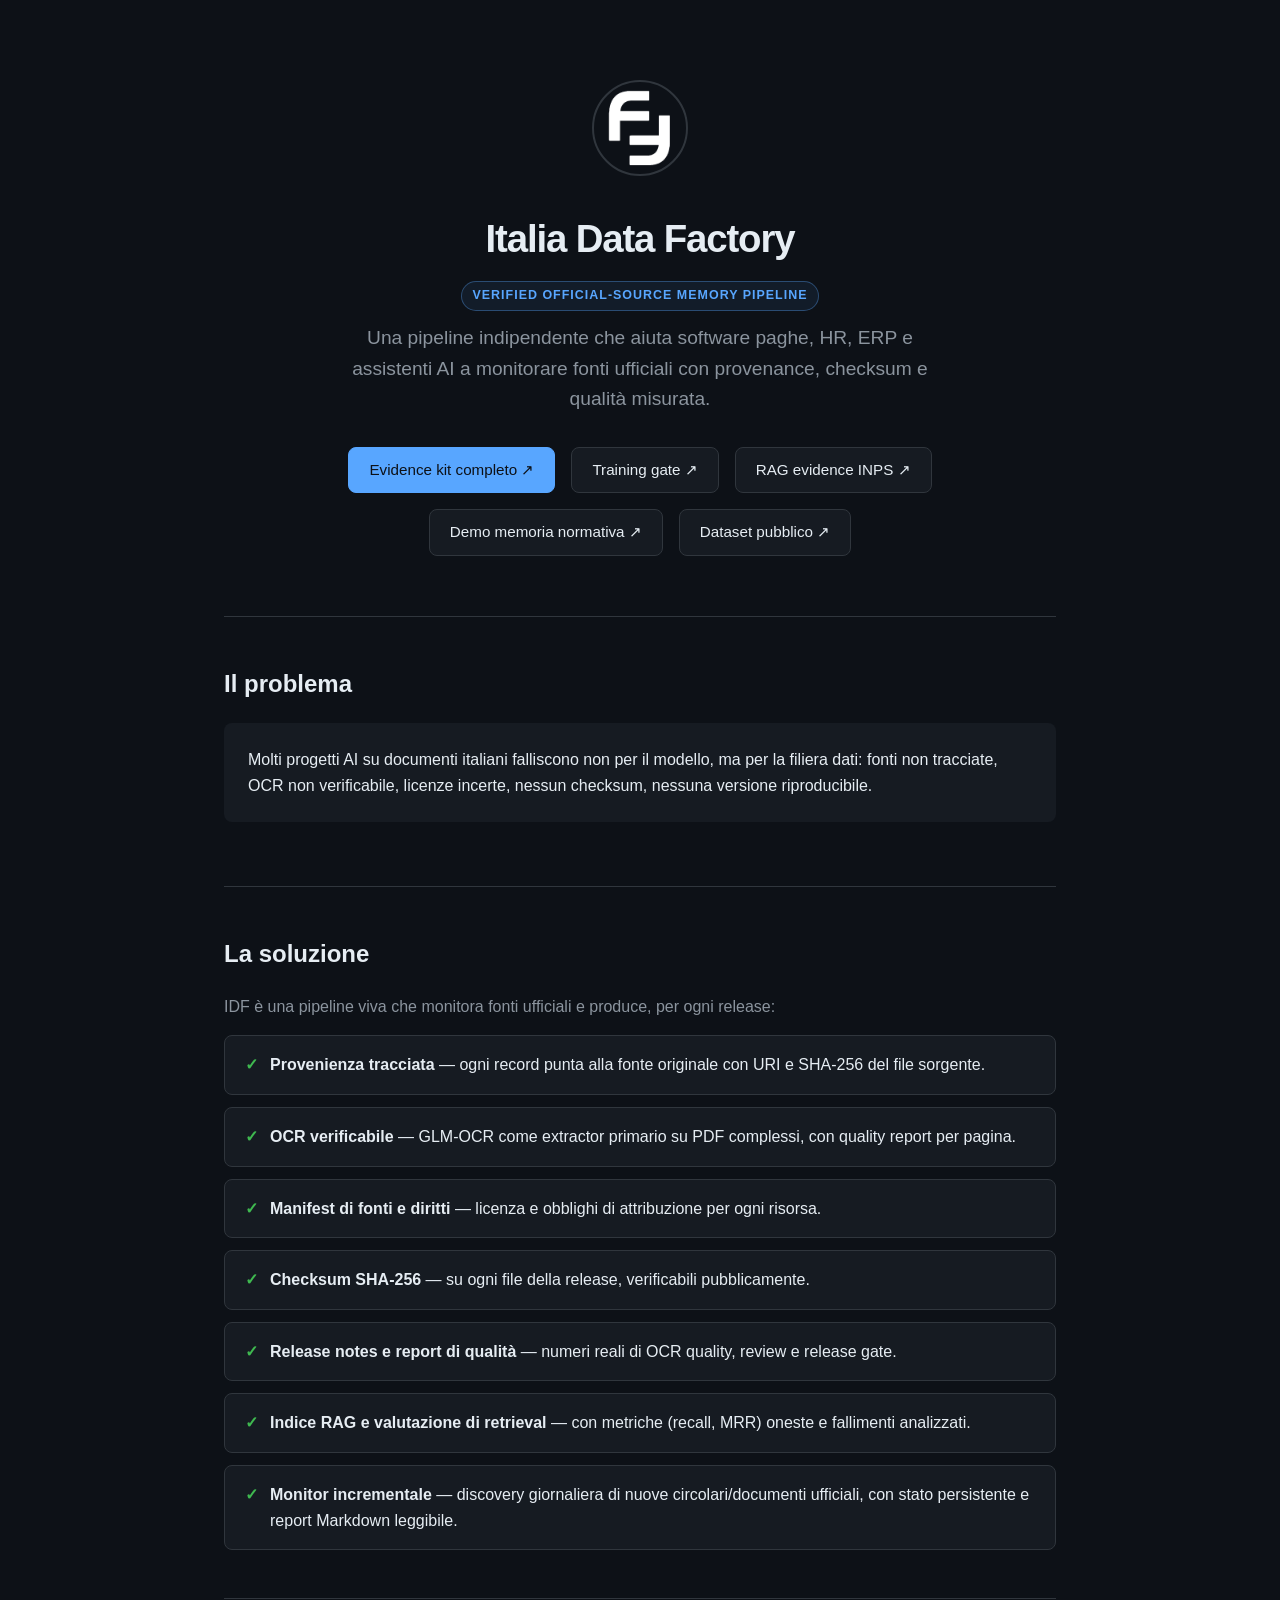
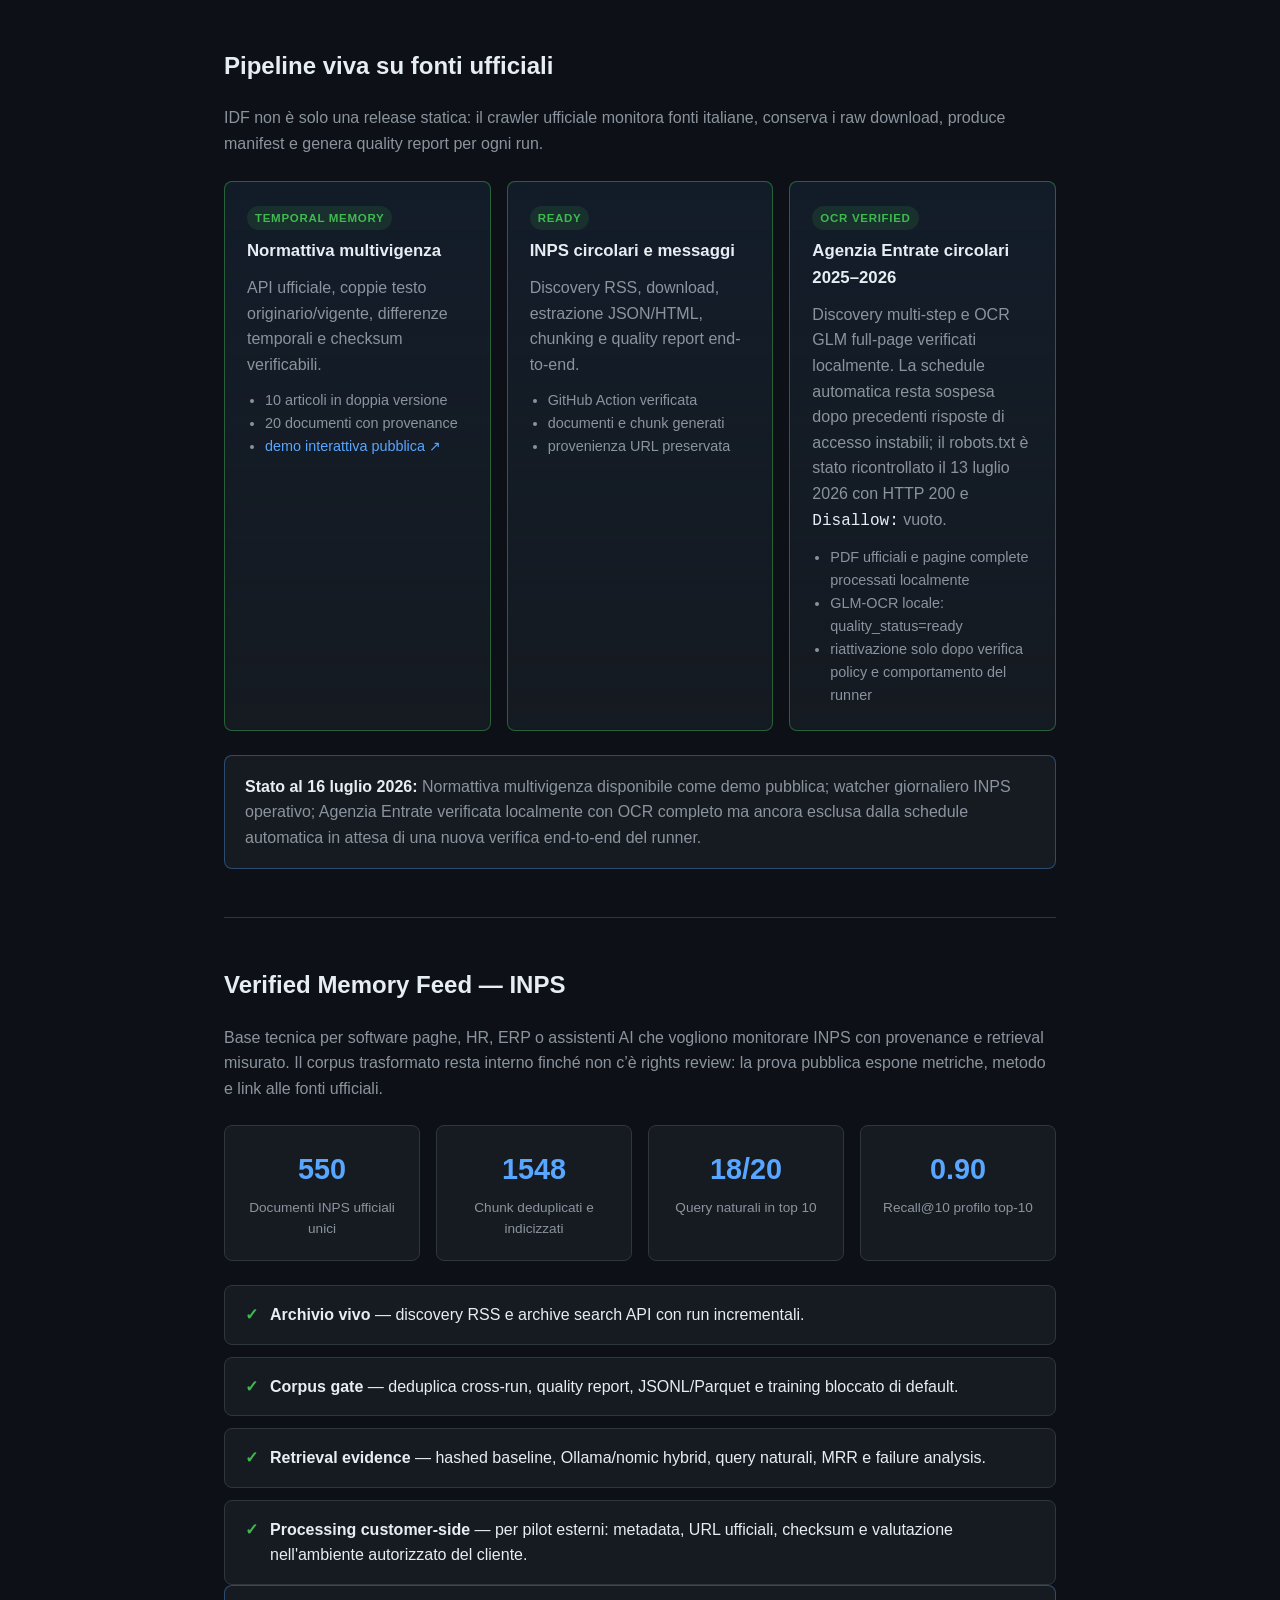
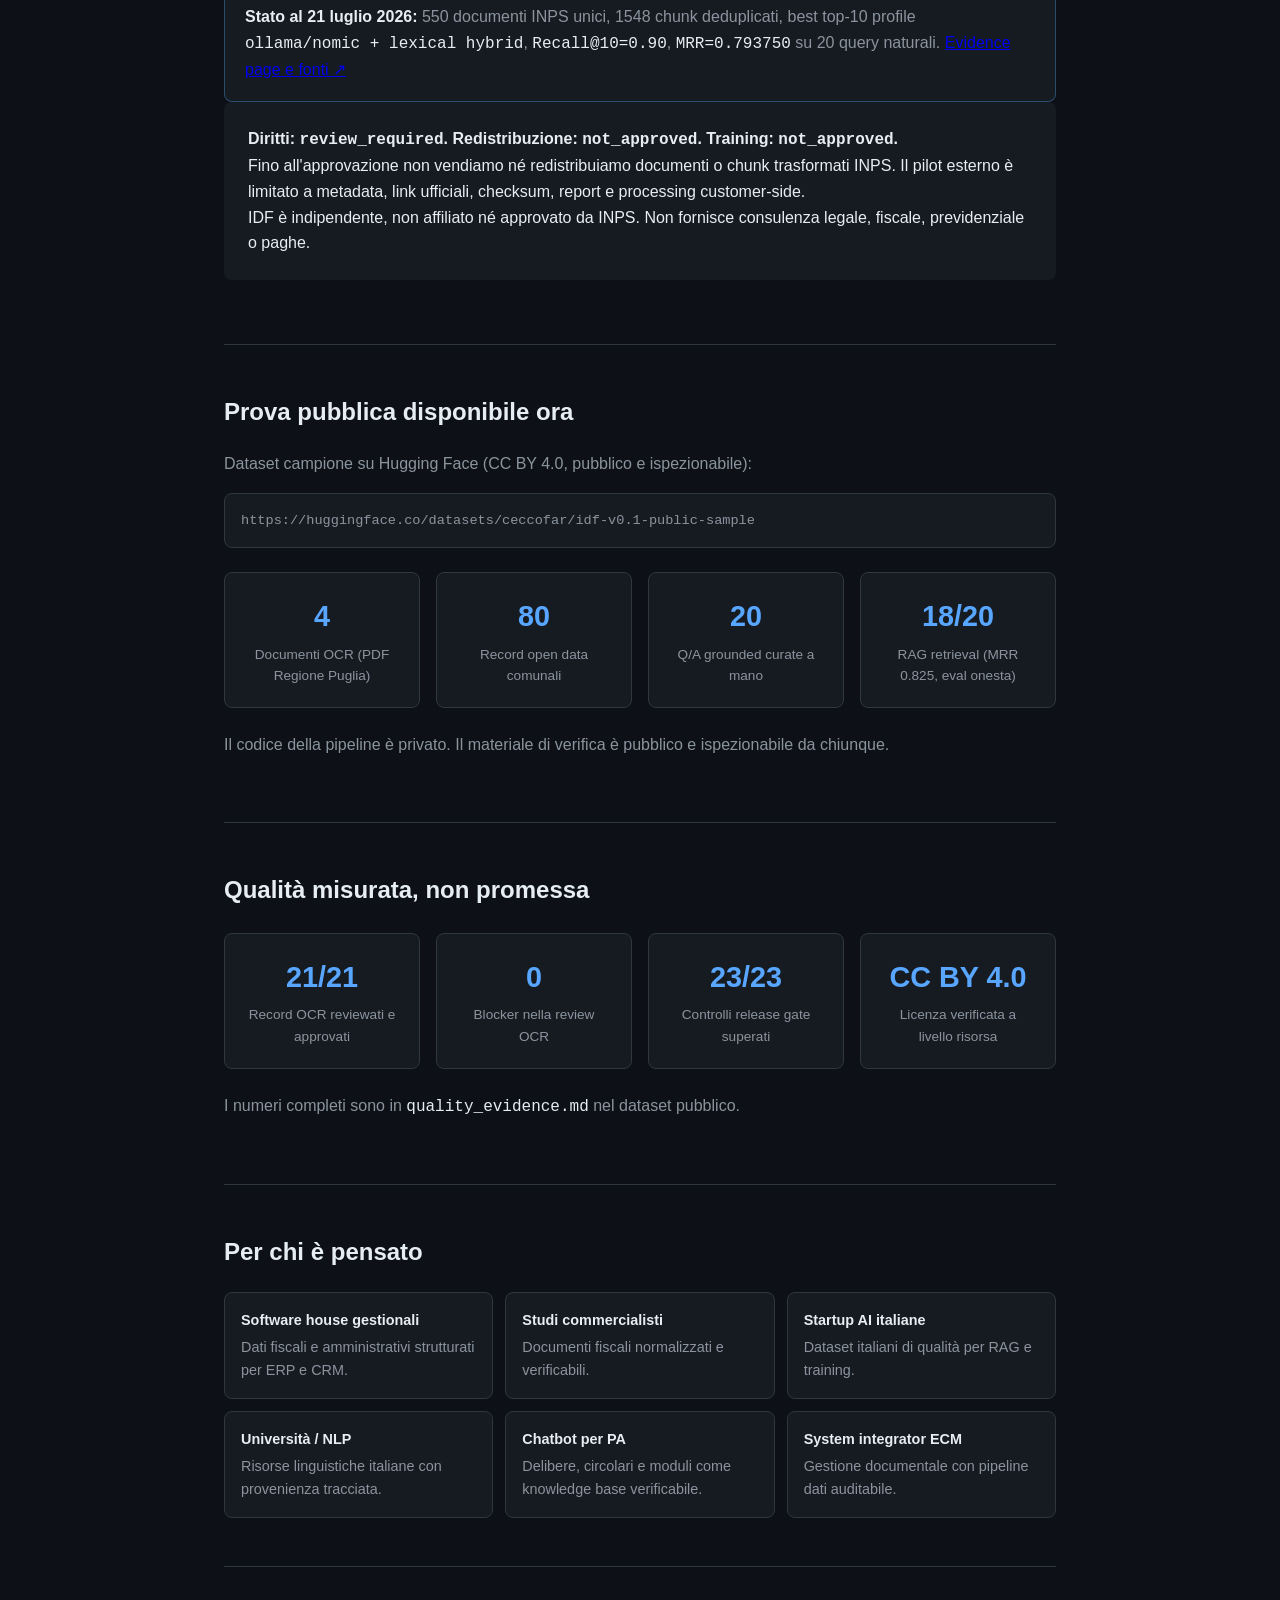
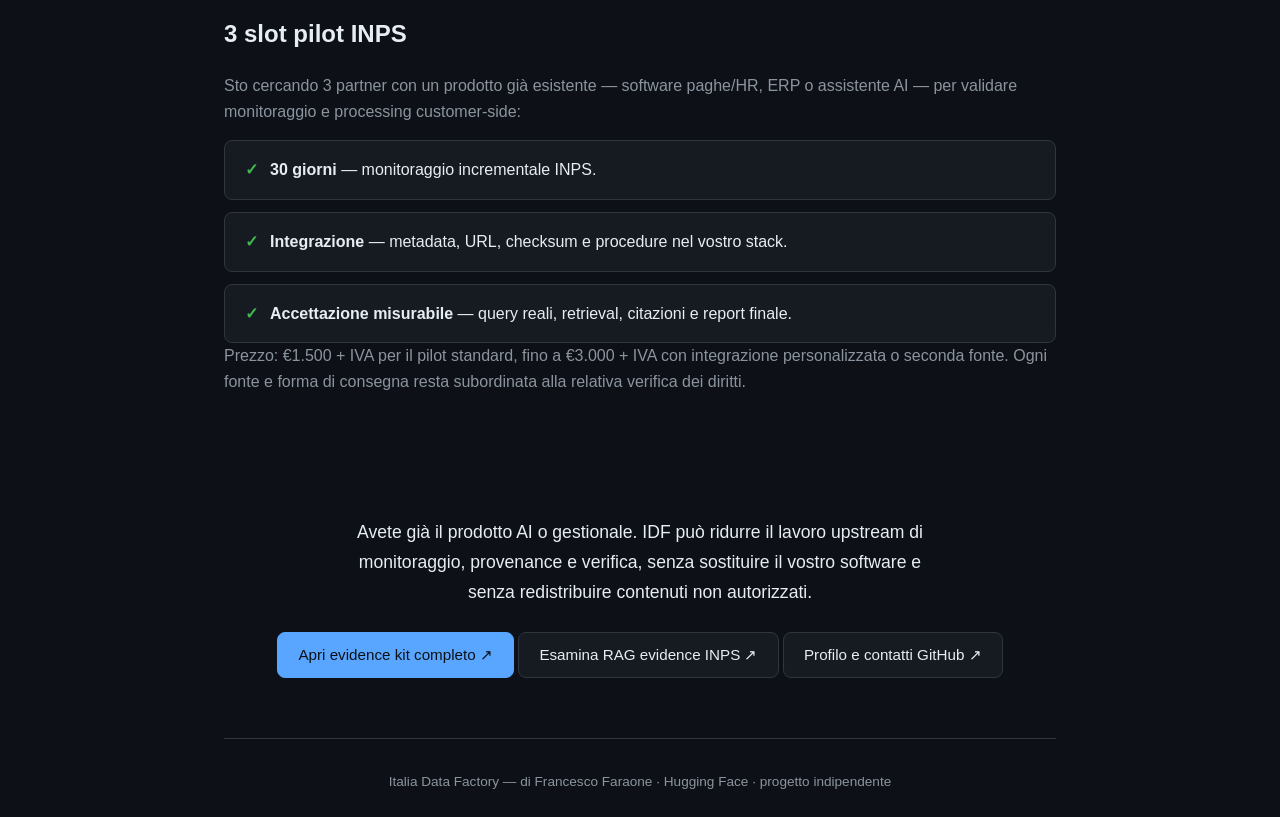
==== commit 5b02cb80: "Update INPS evidence to p50 corpus" ====
--- a/index.html
+++ b/index.html
@@ -20,6 +20,7 @@
     <p class="tagline">Una pipeline indipendente che aiuta software paghe, HR, ERP e assistenti AI a monitorare fonti ufficiali con provenance, checksum e qualità misurata.</p>
     <div class="links">
       <a class="btn btn-primary" href="evidence-kit.html">Evidence kit completo ↗</a>
+      <a class="btn" href="training-readiness.html">Training gate ↗</a>
       <a class="btn" href="inps-corpus-retrieval-evidence.html">RAG evidence INPS ↗</a>
       <a class="btn" href="legal-memory-demo/">Demo memoria normativa ↗</a>
       <a class="btn" href="https://huggingface.co/datasets/ceccofar/idf-v0.1-public-sample">Dataset pubblico ↗</a>
@@ -99,10 +100,10 @@
     <p>Base tecnica per software paghe, HR, ERP o assistenti AI che vogliono monitorare INPS con provenance e retrieval misurato. Il corpus trasformato resta interno finché non c’è rights review: la prova pubblica espone metriche, metodo e link alle fonti ufficiali.</p>
 
     <div class="metrics">
-      <div class="metric"><div class="value">350</div><div class="label">Documenti INPS ufficiali unici</div></div>
-      <div class="metric"><div class="value">984</div><div class="label">Chunk deduplicati e indicizzati</div></div>
-      <div class="metric"><div class="value">19/20</div><div class="label">Query naturali in top 10</div></div>
-      <div class="metric"><div class="value">0.95</div><div class="label">Recall@10 profilo migliore</div></div>
+      <div class="metric"><div class="value">550</div><div class="label">Documenti INPS ufficiali unici</div></div>
+      <div class="metric"><div class="value">1548</div><div class="label">Chunk deduplicati e indicizzati</div></div>
+      <div class="metric"><div class="value">18/20</div><div class="label">Query naturali in top 10</div></div>
+      <div class="metric"><div class="value">0.90</div><div class="label">Recall@10 profilo top-10</div></div>
     </div>
 
     <ul class="features">
@@ -113,7 +114,7 @@
     </ul>
 
     <div class="run-proof">
-      <strong>Stato al 21 luglio 2026:</strong> 350 documenti INPS unici, 984 chunk deduplicati, best profile <code>ollama/nomic + lexical hybrid</code>, <code>Recall@10=0.95</code>, <code>MRR=0.773889</code> su 20 query naturali. <a href="inps-corpus-retrieval-evidence.html">Evidence page e fonti ↗</a>
+      <strong>Stato al 21 luglio 2026:</strong> 550 documenti INPS unici, 1548 chunk deduplicati, best top-10 profile <code>ollama/nomic + lexical hybrid</code>, <code>Recall@10=0.90</code>, <code>MRR=0.793750</code> su 20 query naturali. <a href="inps-corpus-retrieval-evidence.html">Evidence page e fonti ↗</a>
     </div>
     <div class="problem">
       <p><strong>Diritti: <code>review_required</code>. Redistribuzione: <code>not_approved</code>. Training: <code>not_approved</code>.</strong></p>
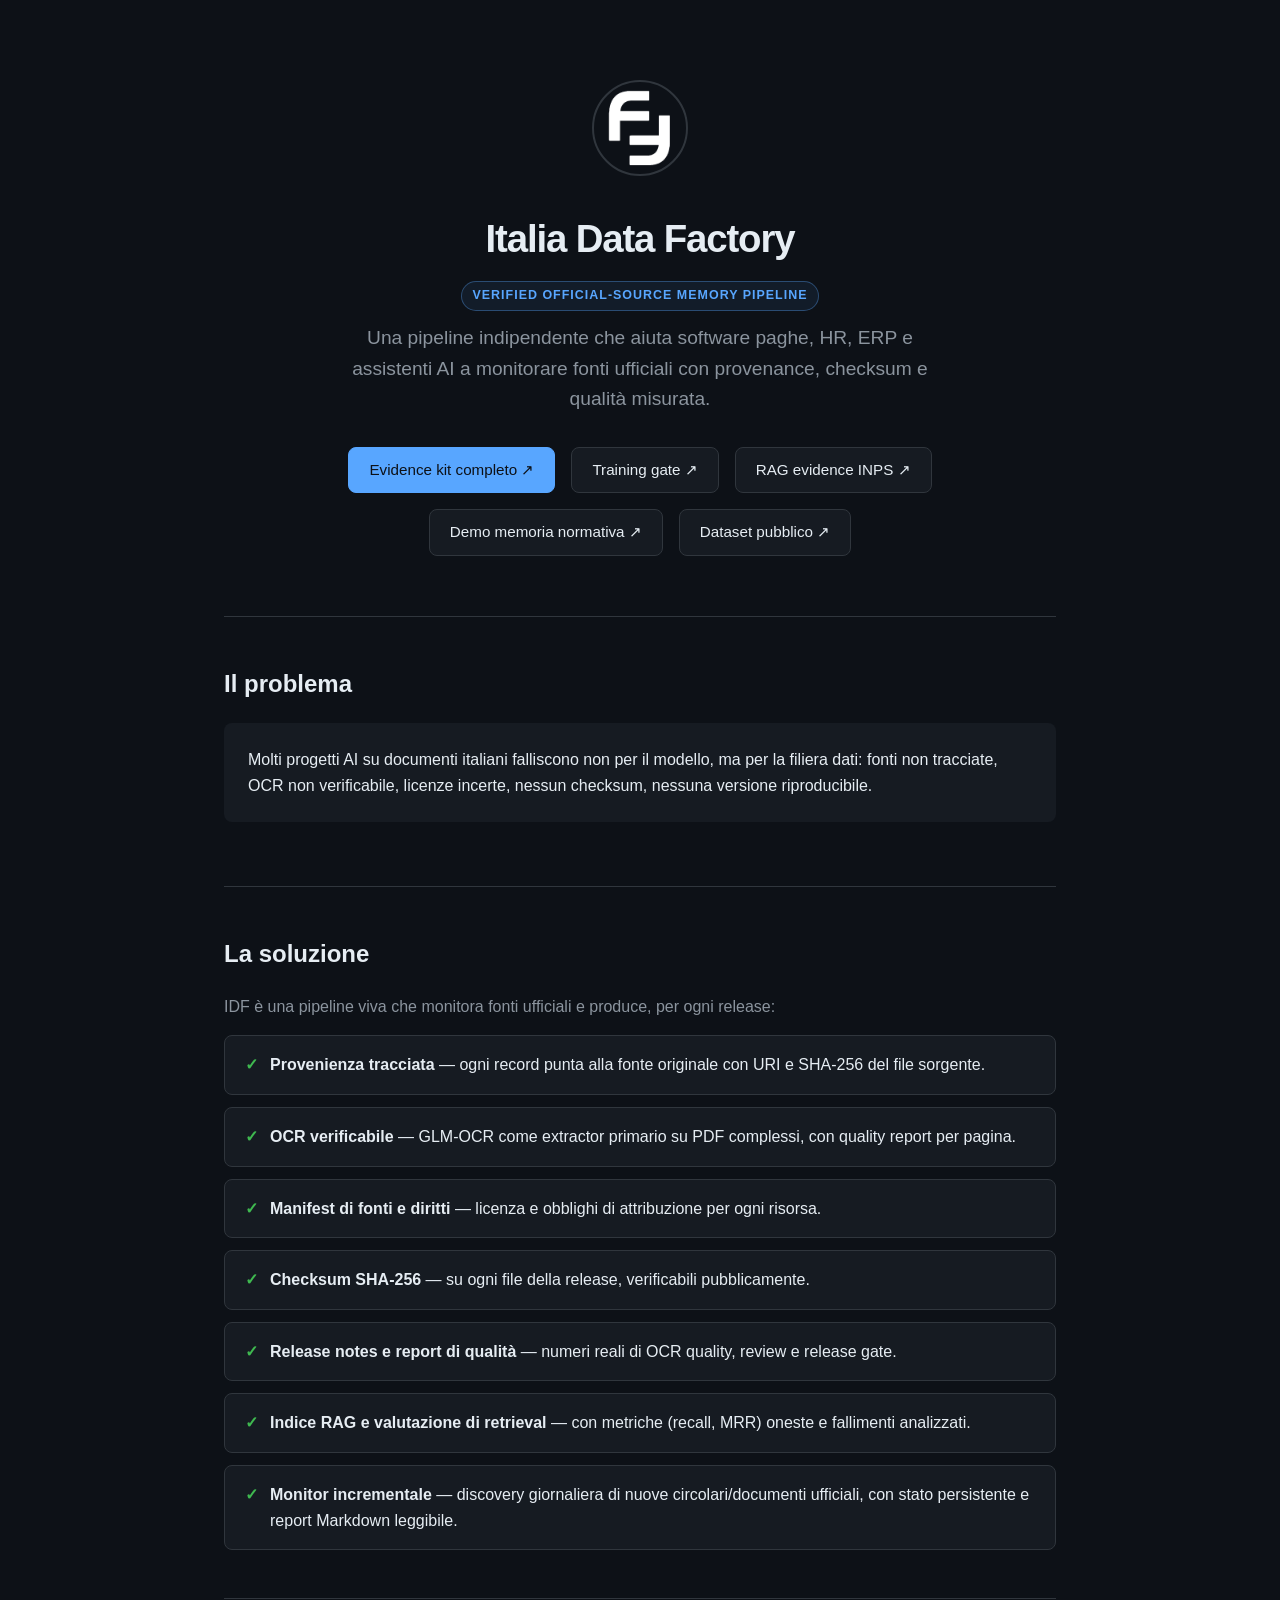
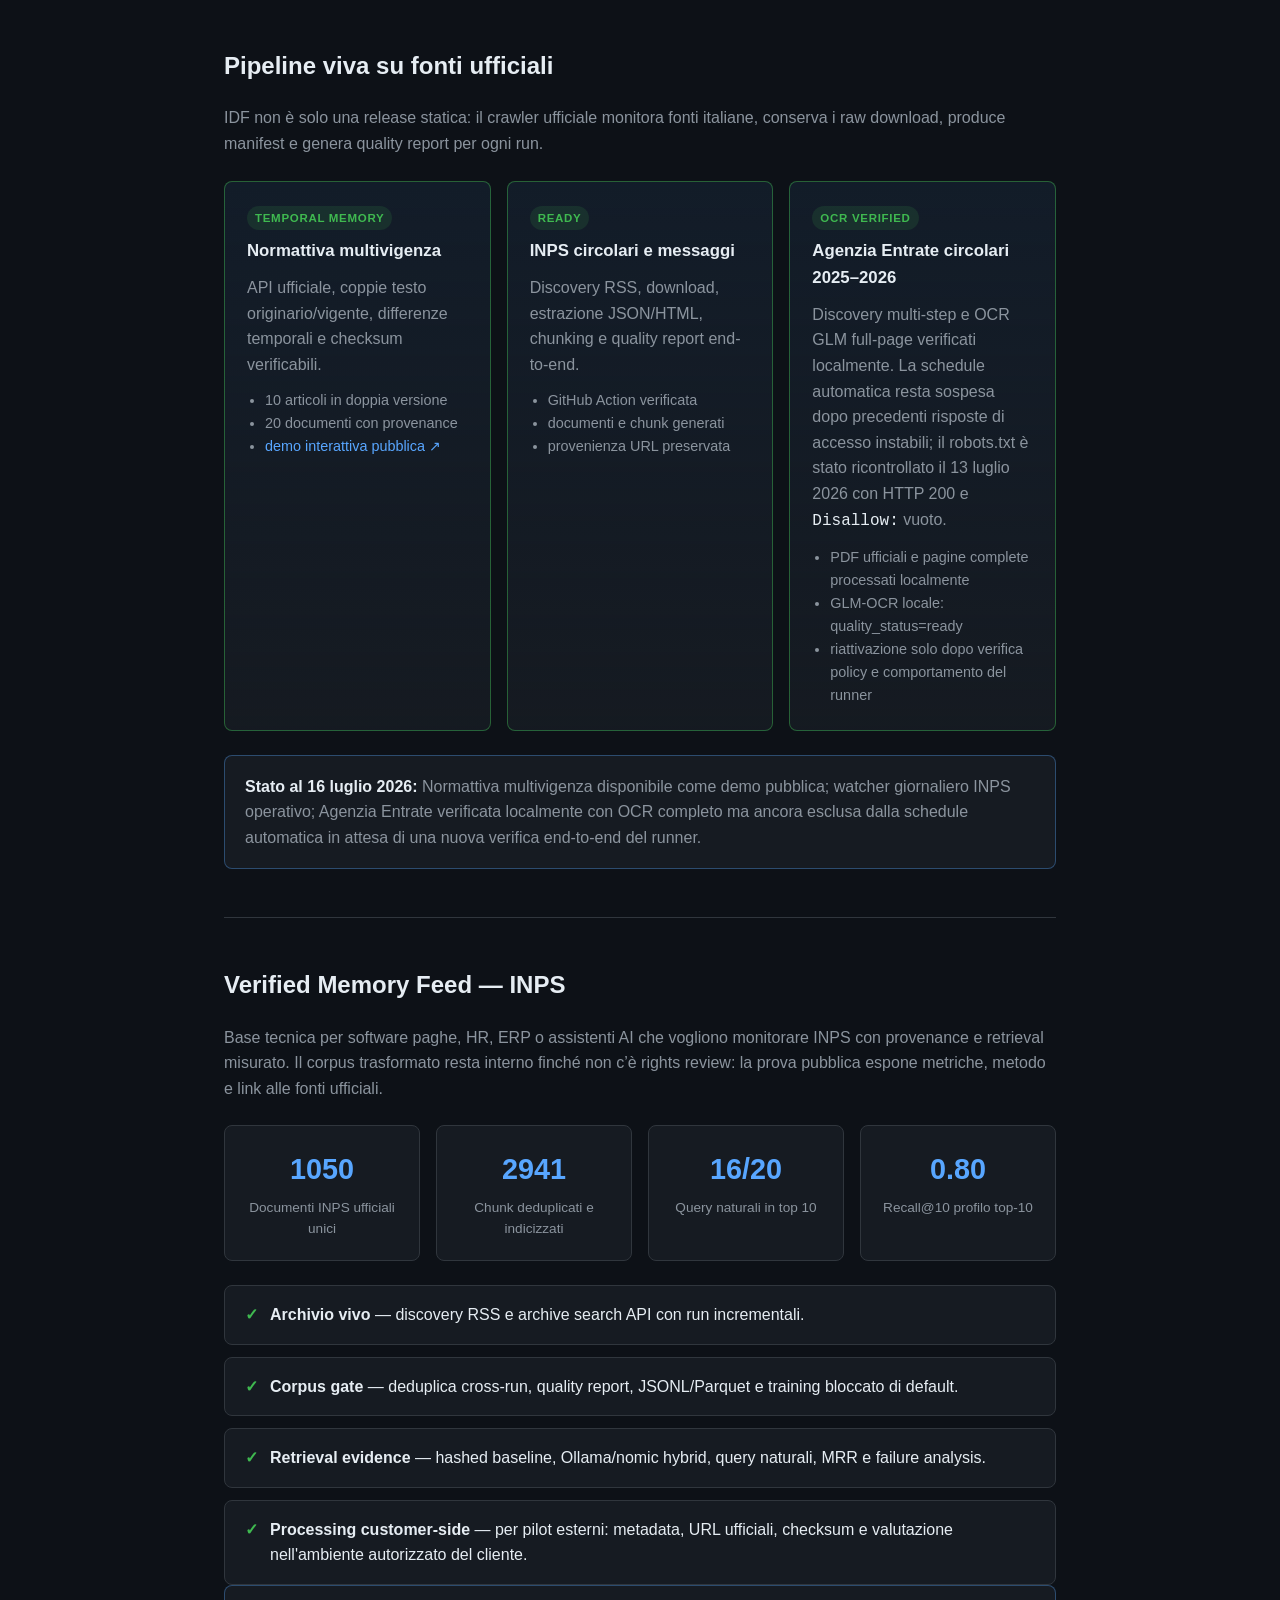
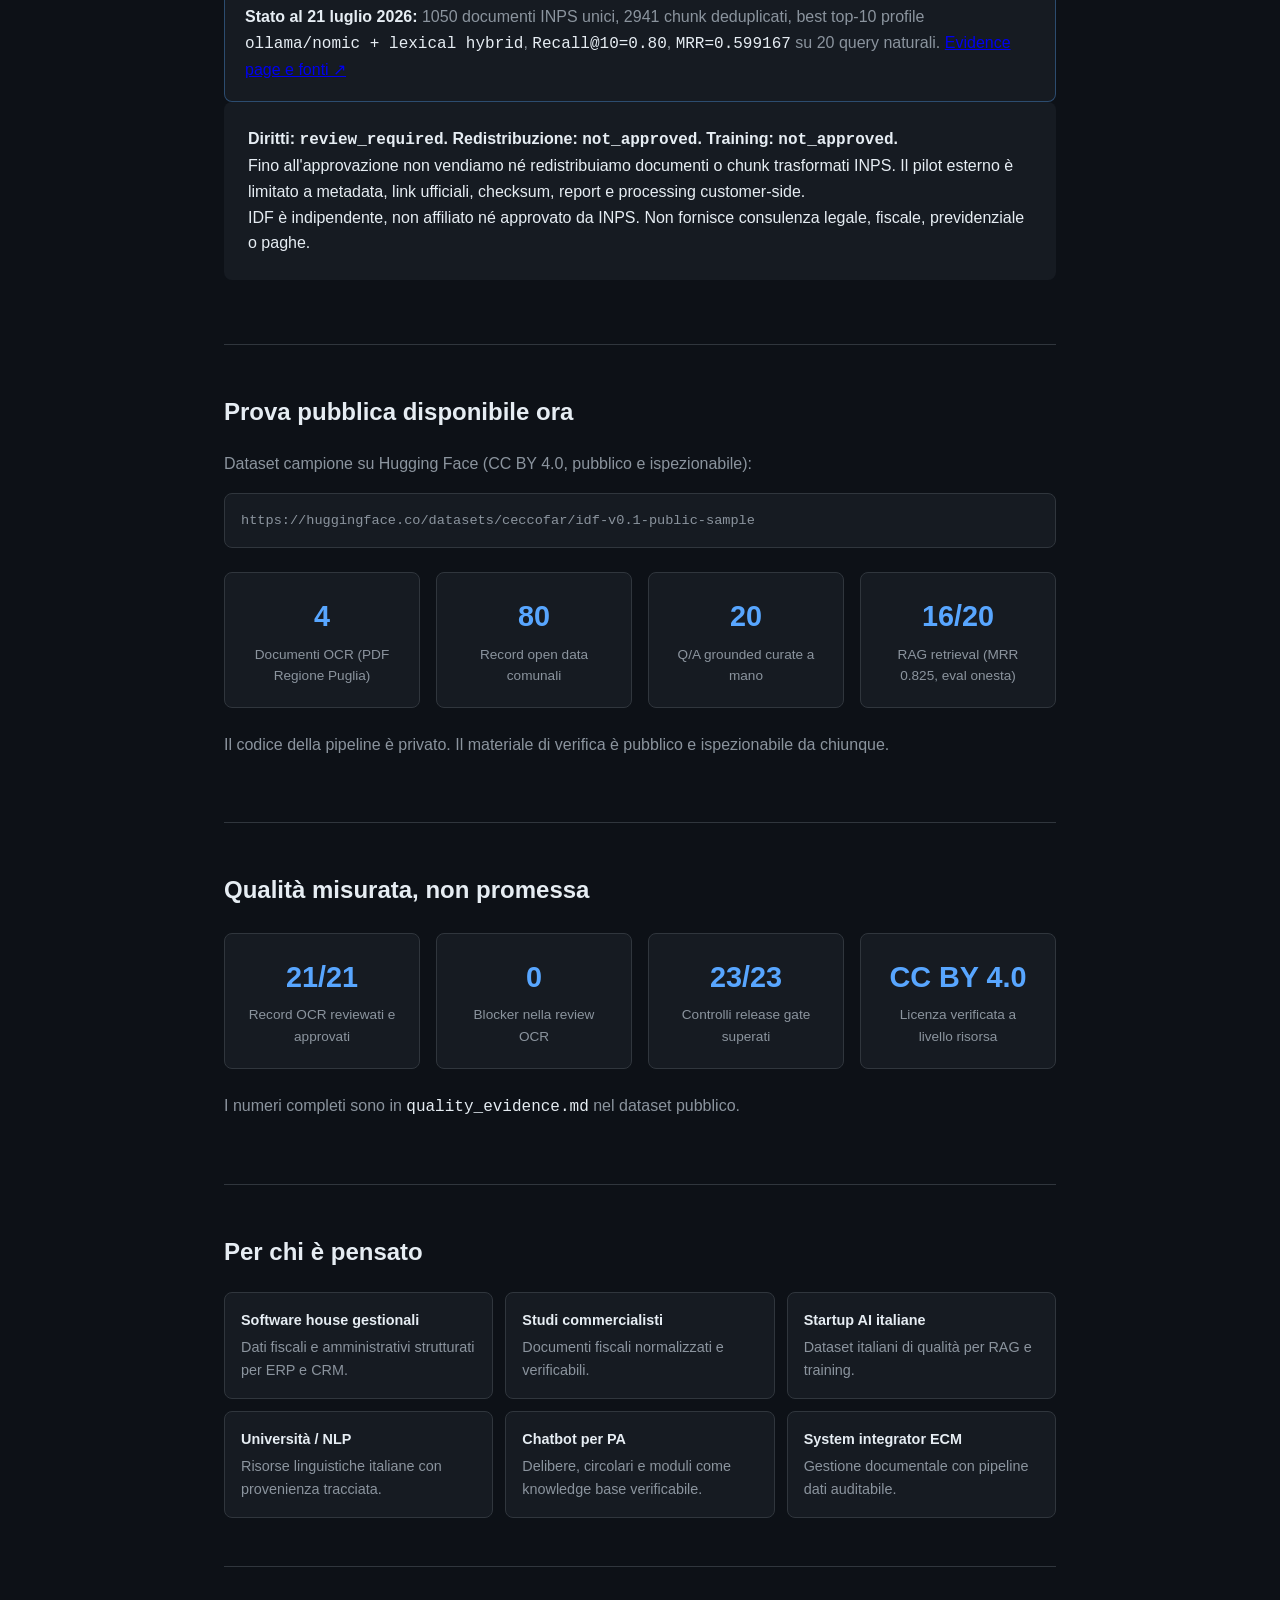
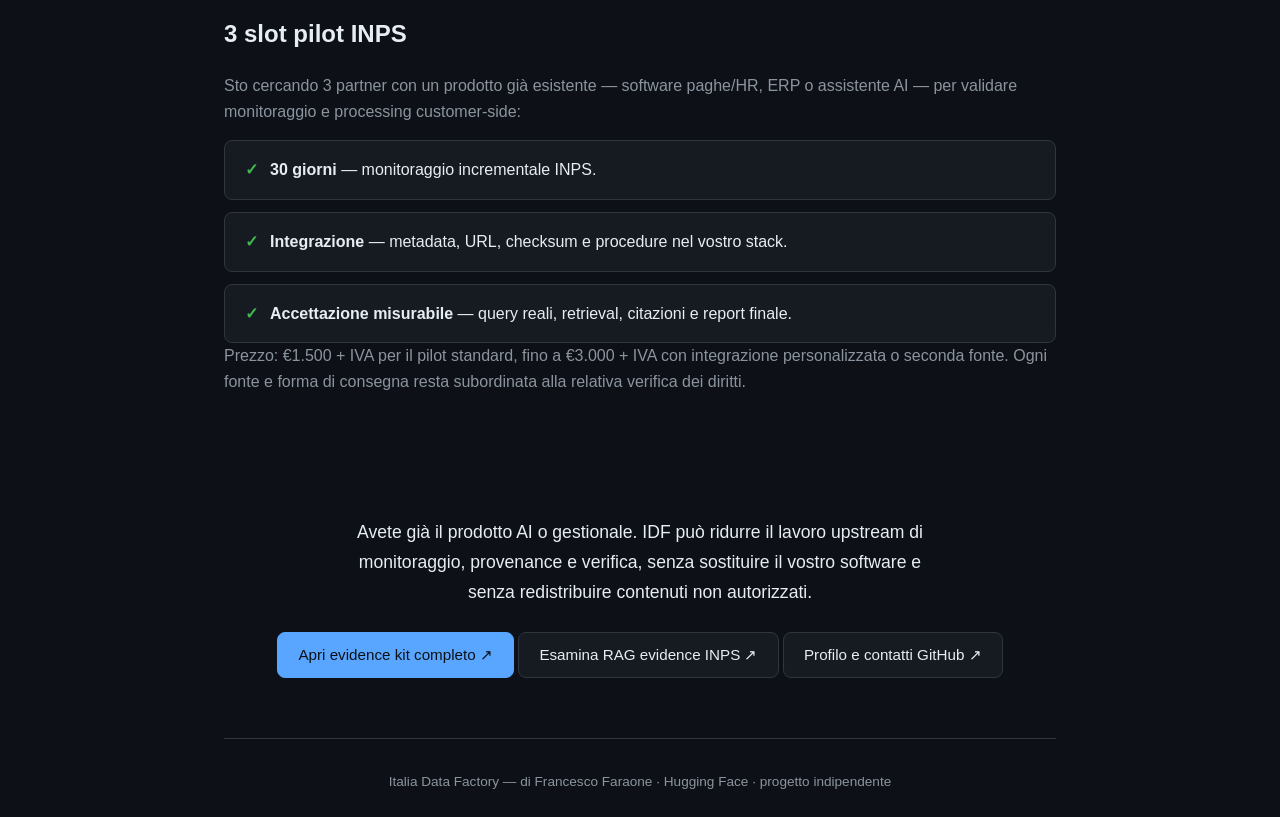
==== commit 8f1454a7: "Update public evidence to p100 corpus" ====
--- a/index.html
+++ b/index.html
@@ -100,10 +100,10 @@
     <p>Base tecnica per software paghe, HR, ERP o assistenti AI che vogliono monitorare INPS con provenance e retrieval misurato. Il corpus trasformato resta interno finché non c’è rights review: la prova pubblica espone metriche, metodo e link alle fonti ufficiali.</p>
 
     <div class="metrics">
-      <div class="metric"><div class="value">550</div><div class="label">Documenti INPS ufficiali unici</div></div>
-      <div class="metric"><div class="value">1548</div><div class="label">Chunk deduplicati e indicizzati</div></div>
-      <div class="metric"><div class="value">18/20</div><div class="label">Query naturali in top 10</div></div>
-      <div class="metric"><div class="value">0.90</div><div class="label">Recall@10 profilo top-10</div></div>
+      <div class="metric"><div class="value">1050</div><div class="label">Documenti INPS ufficiali unici</div></div>
+      <div class="metric"><div class="value">2941</div><div class="label">Chunk deduplicati e indicizzati</div></div>
+      <div class="metric"><div class="value">16/20</div><div class="label">Query naturali in top 10</div></div>
+      <div class="metric"><div class="value">0.80</div><div class="label">Recall@10 profilo top-10</div></div>
     </div>
 
     <ul class="features">
@@ -114,7 +114,7 @@
     </ul>
 
     <div class="run-proof">
-      <strong>Stato al 21 luglio 2026:</strong> 550 documenti INPS unici, 1548 chunk deduplicati, best top-10 profile <code>ollama/nomic + lexical hybrid</code>, <code>Recall@10=0.90</code>, <code>MRR=0.793750</code> su 20 query naturali. <a href="inps-corpus-retrieval-evidence.html">Evidence page e fonti ↗</a>
+      <strong>Stato al 21 luglio 2026:</strong> 1050 documenti INPS unici, 2941 chunk deduplicati, best top-10 profile <code>ollama/nomic + lexical hybrid</code>, <code>Recall@10=0.80</code>, <code>MRR=0.599167</code> su 20 query naturali. <a href="inps-corpus-retrieval-evidence.html">Evidence page e fonti ↗</a>
     </div>
     <div class="problem">
       <p><strong>Diritti: <code>review_required</code>. Redistribuzione: <code>not_approved</code>. Training: <code>not_approved</code>.</strong></p>
@@ -143,7 +143,7 @@
         <div class="label">Q/A grounded curate a mano</div>
       </div>
       <div class="metric">
-        <div class="value">18/20</div>
+        <div class="value">16/20</div>
         <div class="label">RAG retrieval (MRR 0.825, eval onesta)</div>
       </div>
     </div>
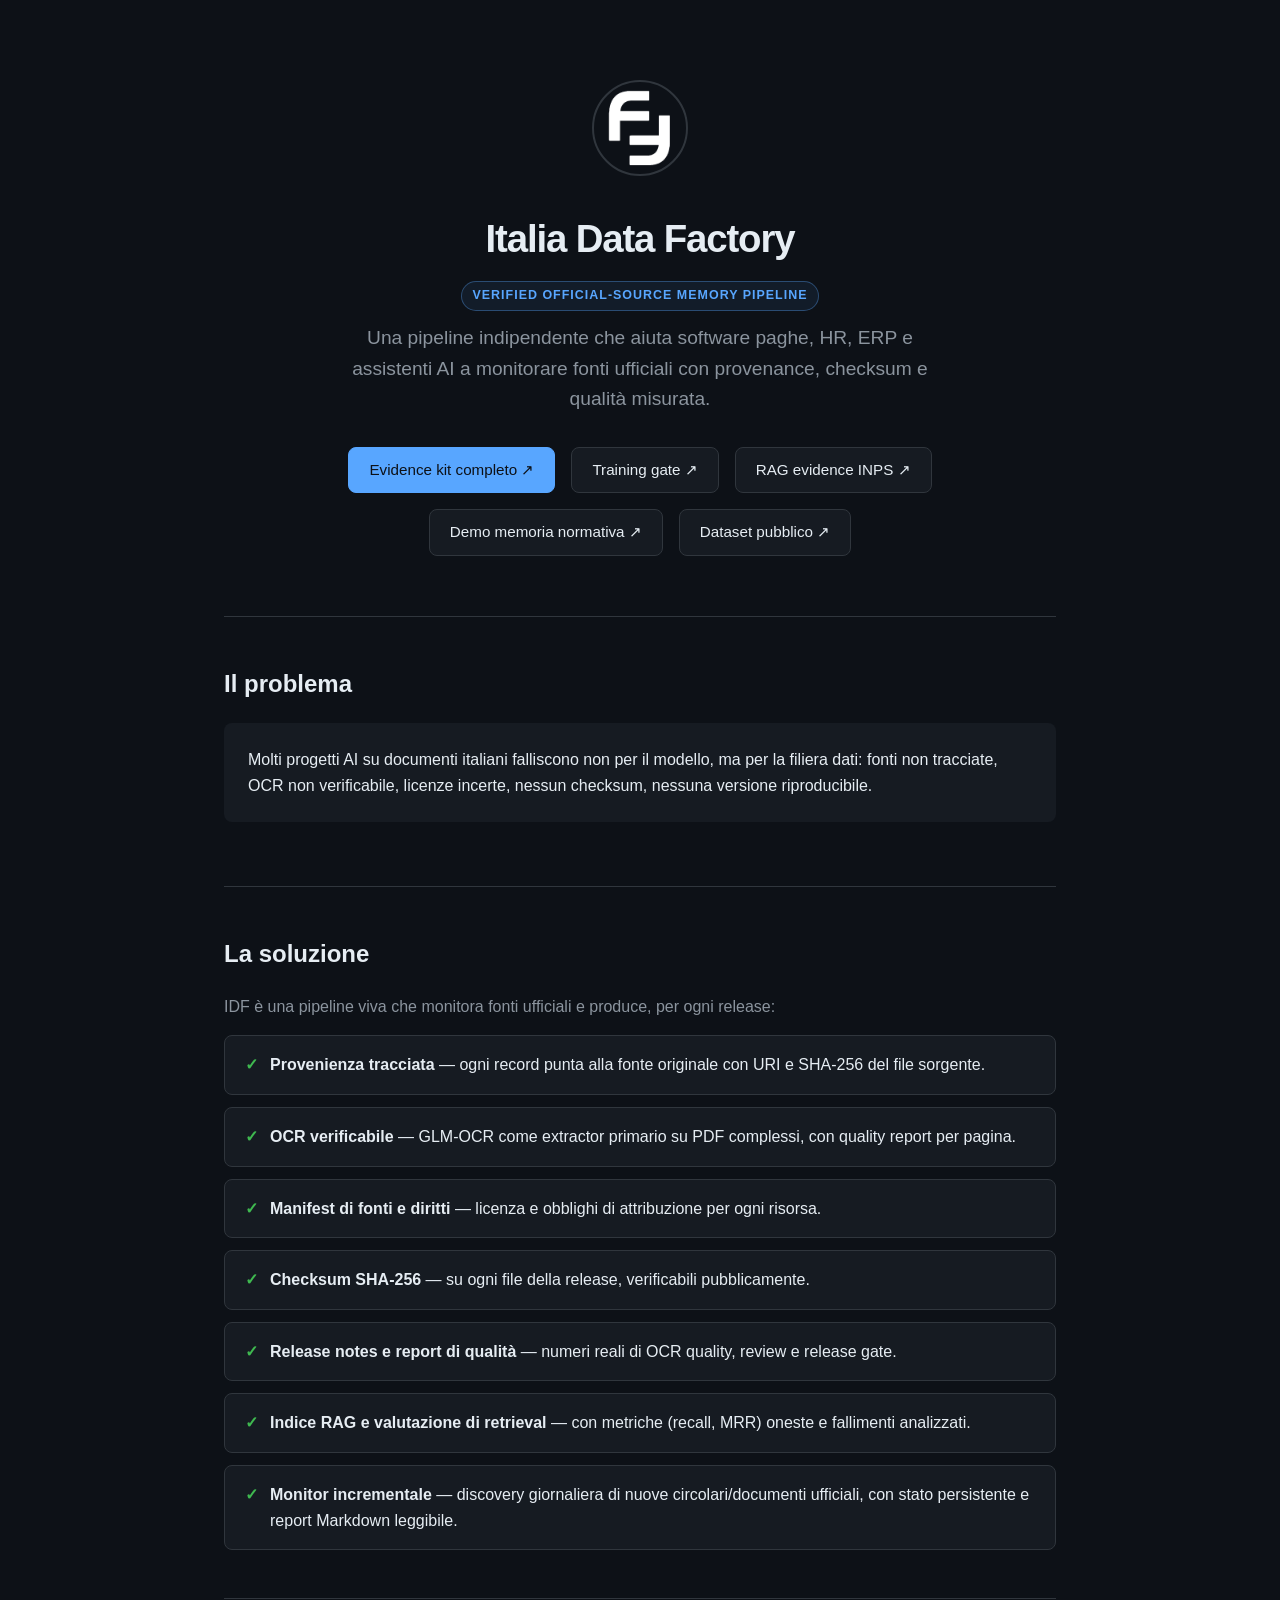
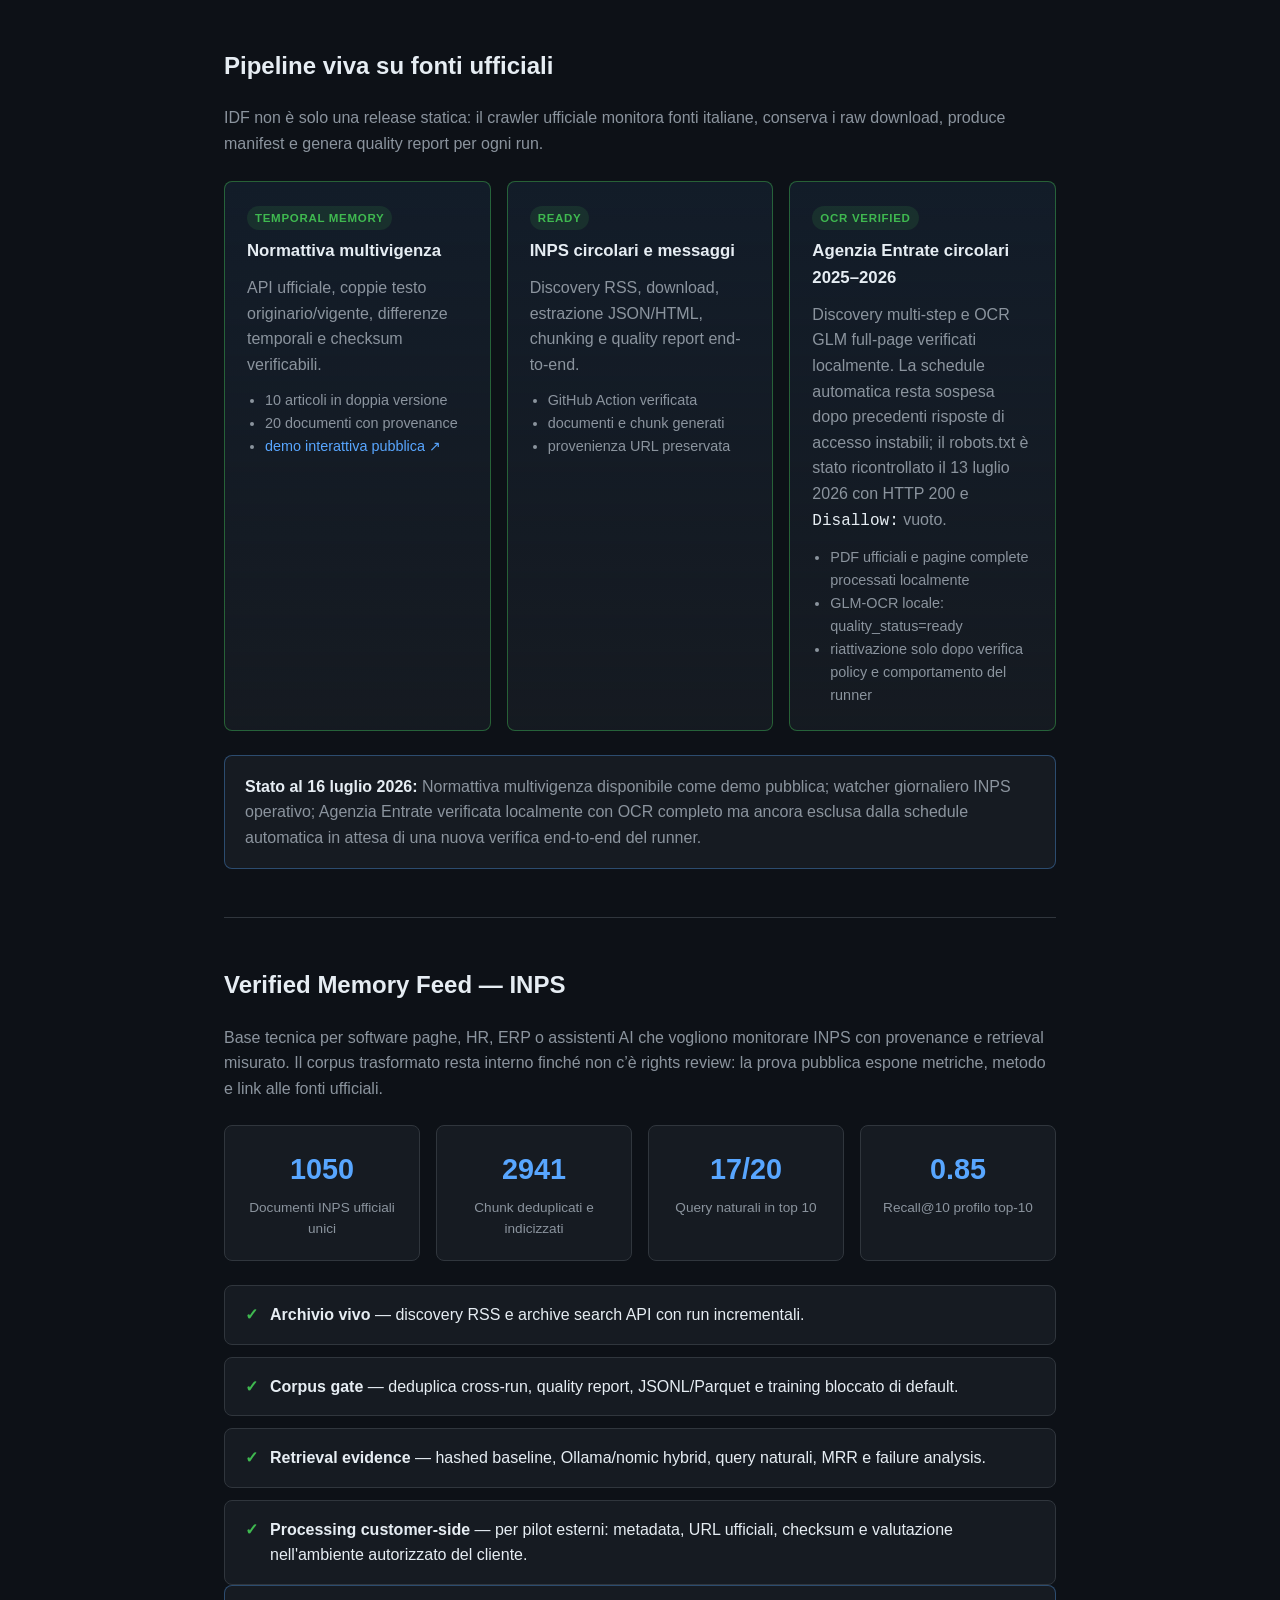
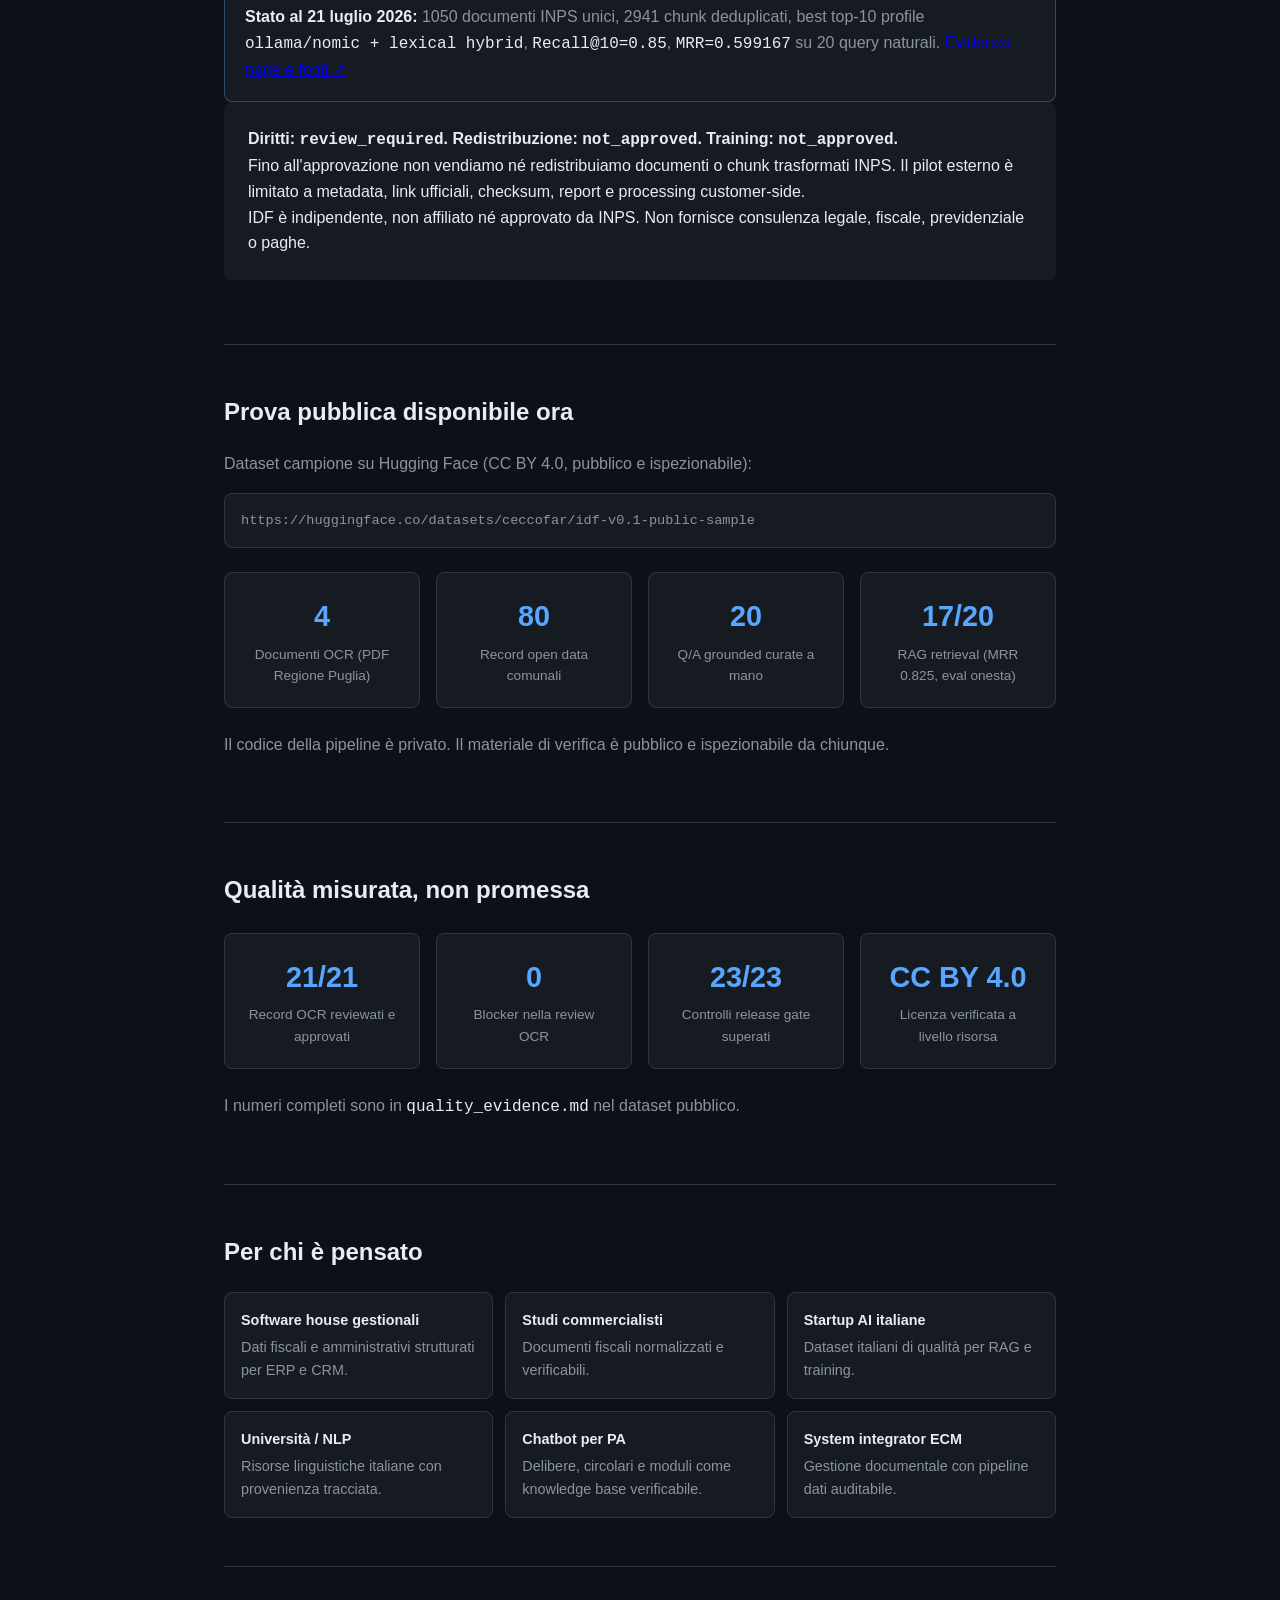
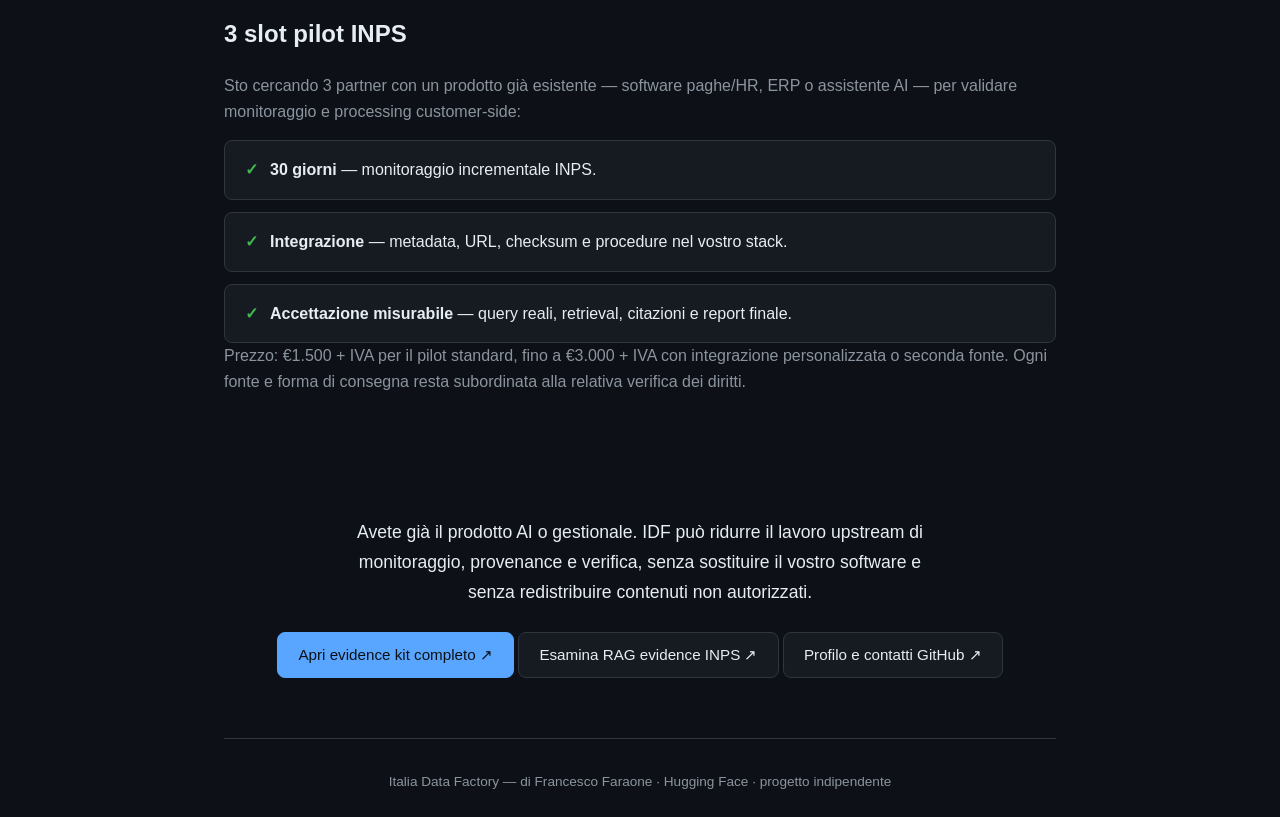
==== commit 5e393074: "Publish semantic p100 retrieval metrics" ====
--- a/index.html
+++ b/index.html
@@ -102,8 +102,8 @@
     <div class="metrics">
       <div class="metric"><div class="value">1050</div><div class="label">Documenti INPS ufficiali unici</div></div>
       <div class="metric"><div class="value">2941</div><div class="label">Chunk deduplicati e indicizzati</div></div>
-      <div class="metric"><div class="value">16/20</div><div class="label">Query naturali in top 10</div></div>
-      <div class="metric"><div class="value">0.80</div><div class="label">Recall@10 profilo top-10</div></div>
+      <div class="metric"><div class="value">17/20</div><div class="label">Query naturali in top 10</div></div>
+      <div class="metric"><div class="value">0.85</div><div class="label">Recall@10 profilo top-10</div></div>
     </div>
 
     <ul class="features">
@@ -114,7 +114,7 @@
     </ul>
 
     <div class="run-proof">
-      <strong>Stato al 21 luglio 2026:</strong> 1050 documenti INPS unici, 2941 chunk deduplicati, best top-10 profile <code>ollama/nomic + lexical hybrid</code>, <code>Recall@10=0.80</code>, <code>MRR=0.599167</code> su 20 query naturali. <a href="inps-corpus-retrieval-evidence.html">Evidence page e fonti ↗</a>
+      <strong>Stato al 21 luglio 2026:</strong> 1050 documenti INPS unici, 2941 chunk deduplicati, best top-10 profile <code>ollama/nomic + lexical hybrid</code>, <code>Recall@10=0.85</code>, <code>MRR=0.599167</code> su 20 query naturali. <a href="inps-corpus-retrieval-evidence.html">Evidence page e fonti ↗</a>
     </div>
     <div class="problem">
       <p><strong>Diritti: <code>review_required</code>. Redistribuzione: <code>not_approved</code>. Training: <code>not_approved</code>.</strong></p>
@@ -143,7 +143,7 @@
         <div class="label">Q/A grounded curate a mano</div>
       </div>
       <div class="metric">
-        <div class="value">16/20</div>
+        <div class="value">17/20</div>
         <div class="label">RAG retrieval (MRR 0.825, eval onesta)</div>
       </div>
     </div>
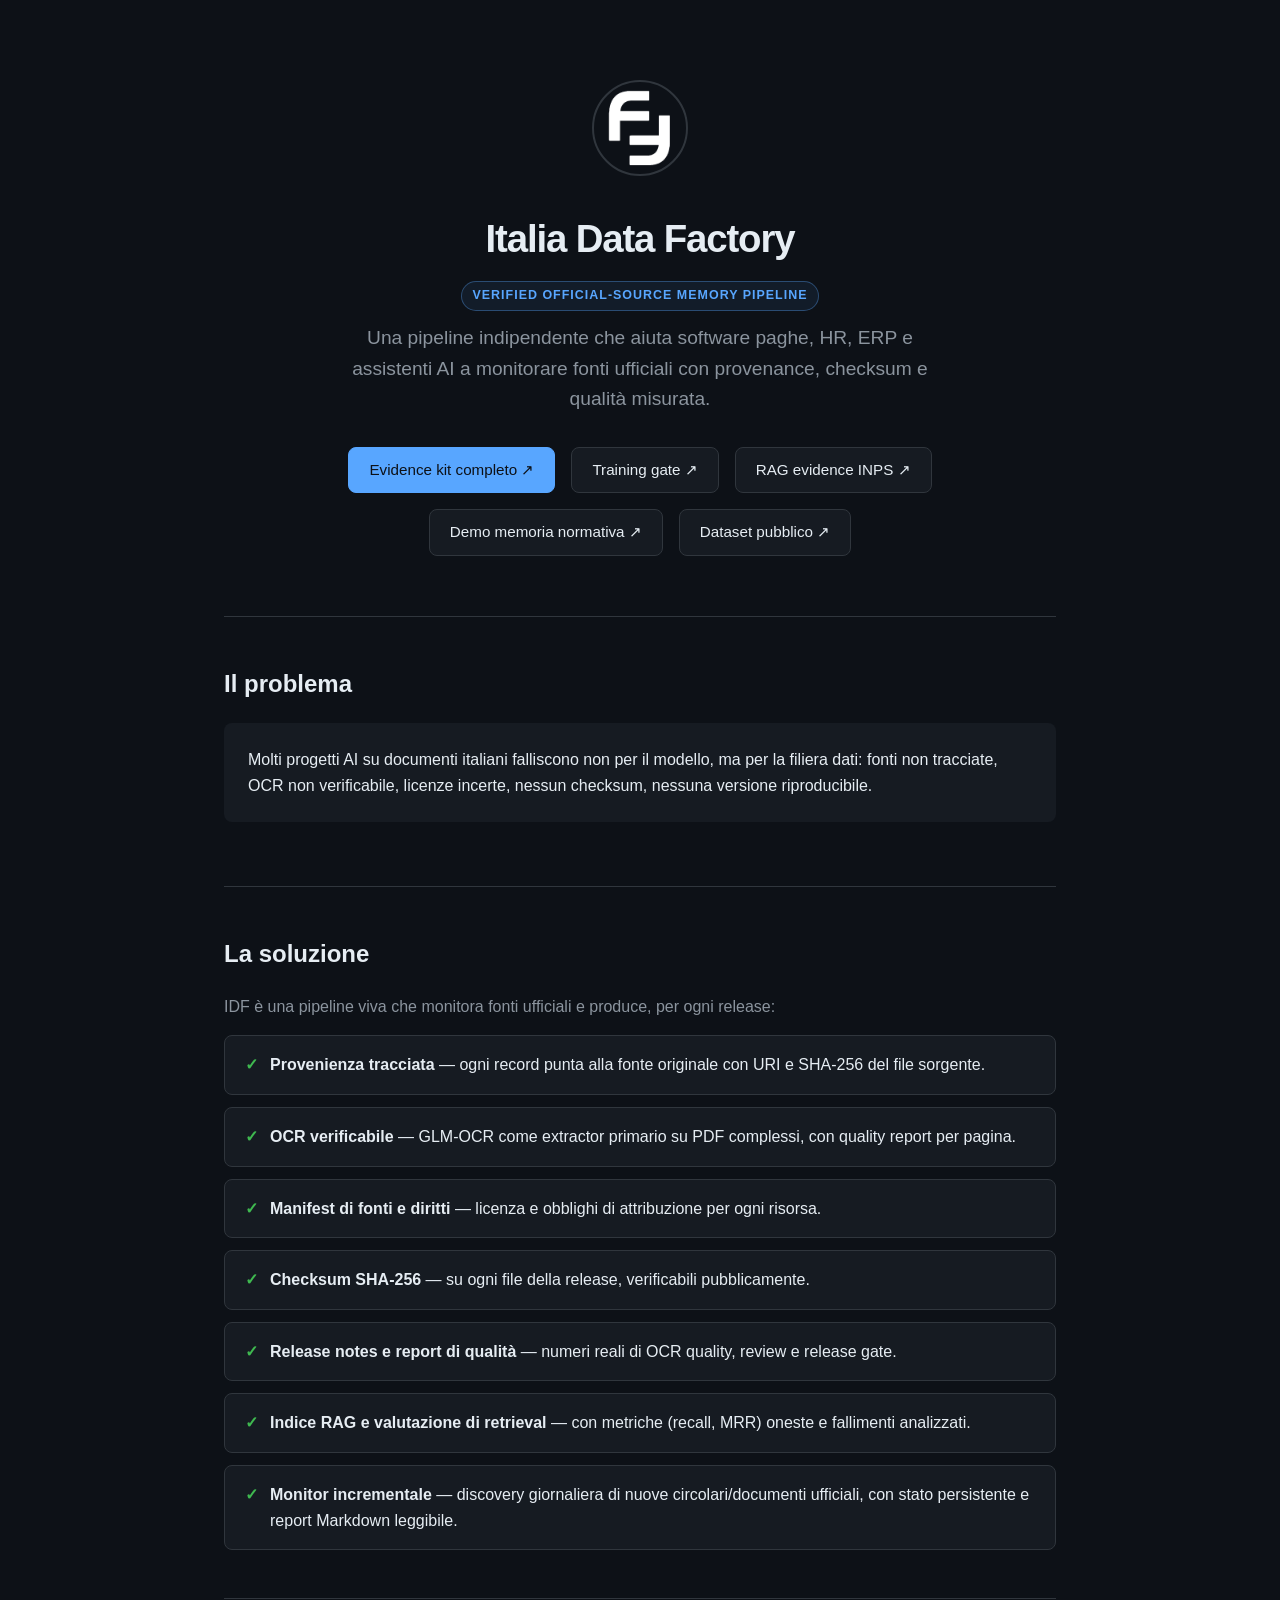
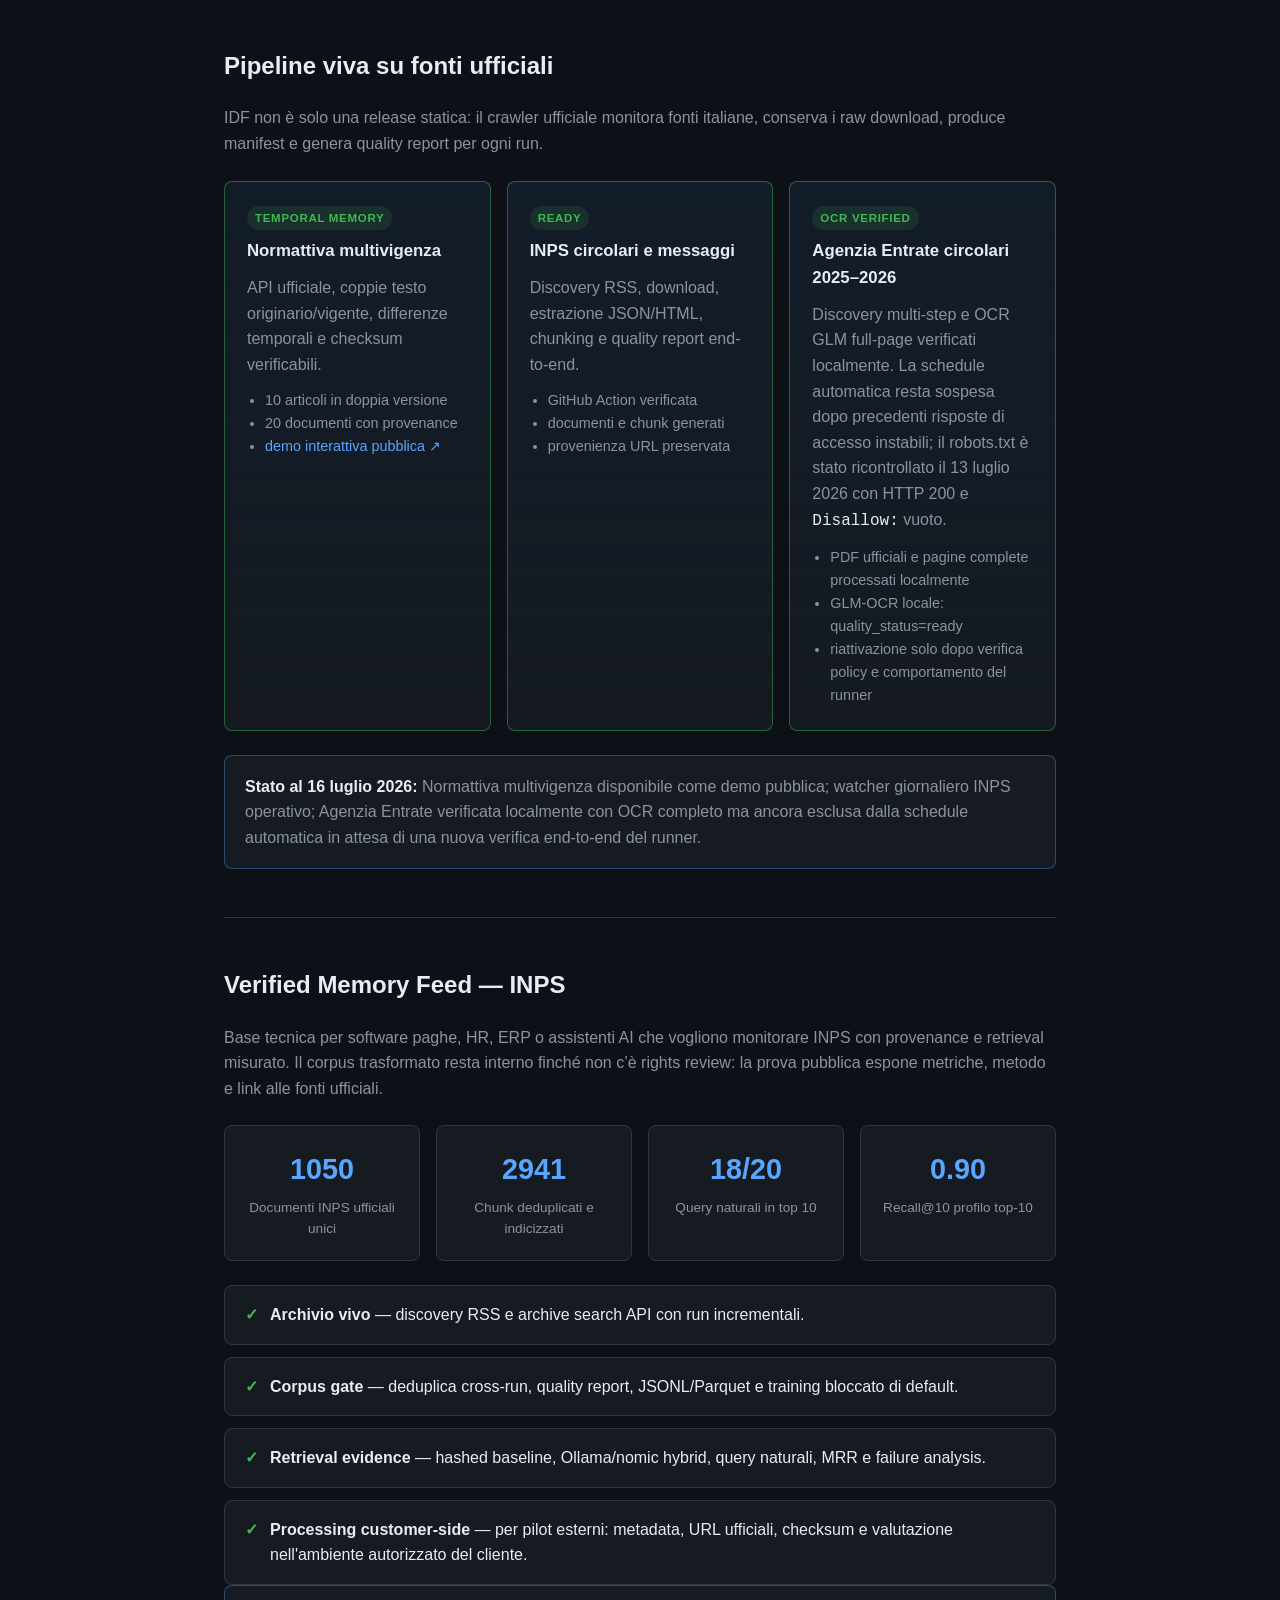
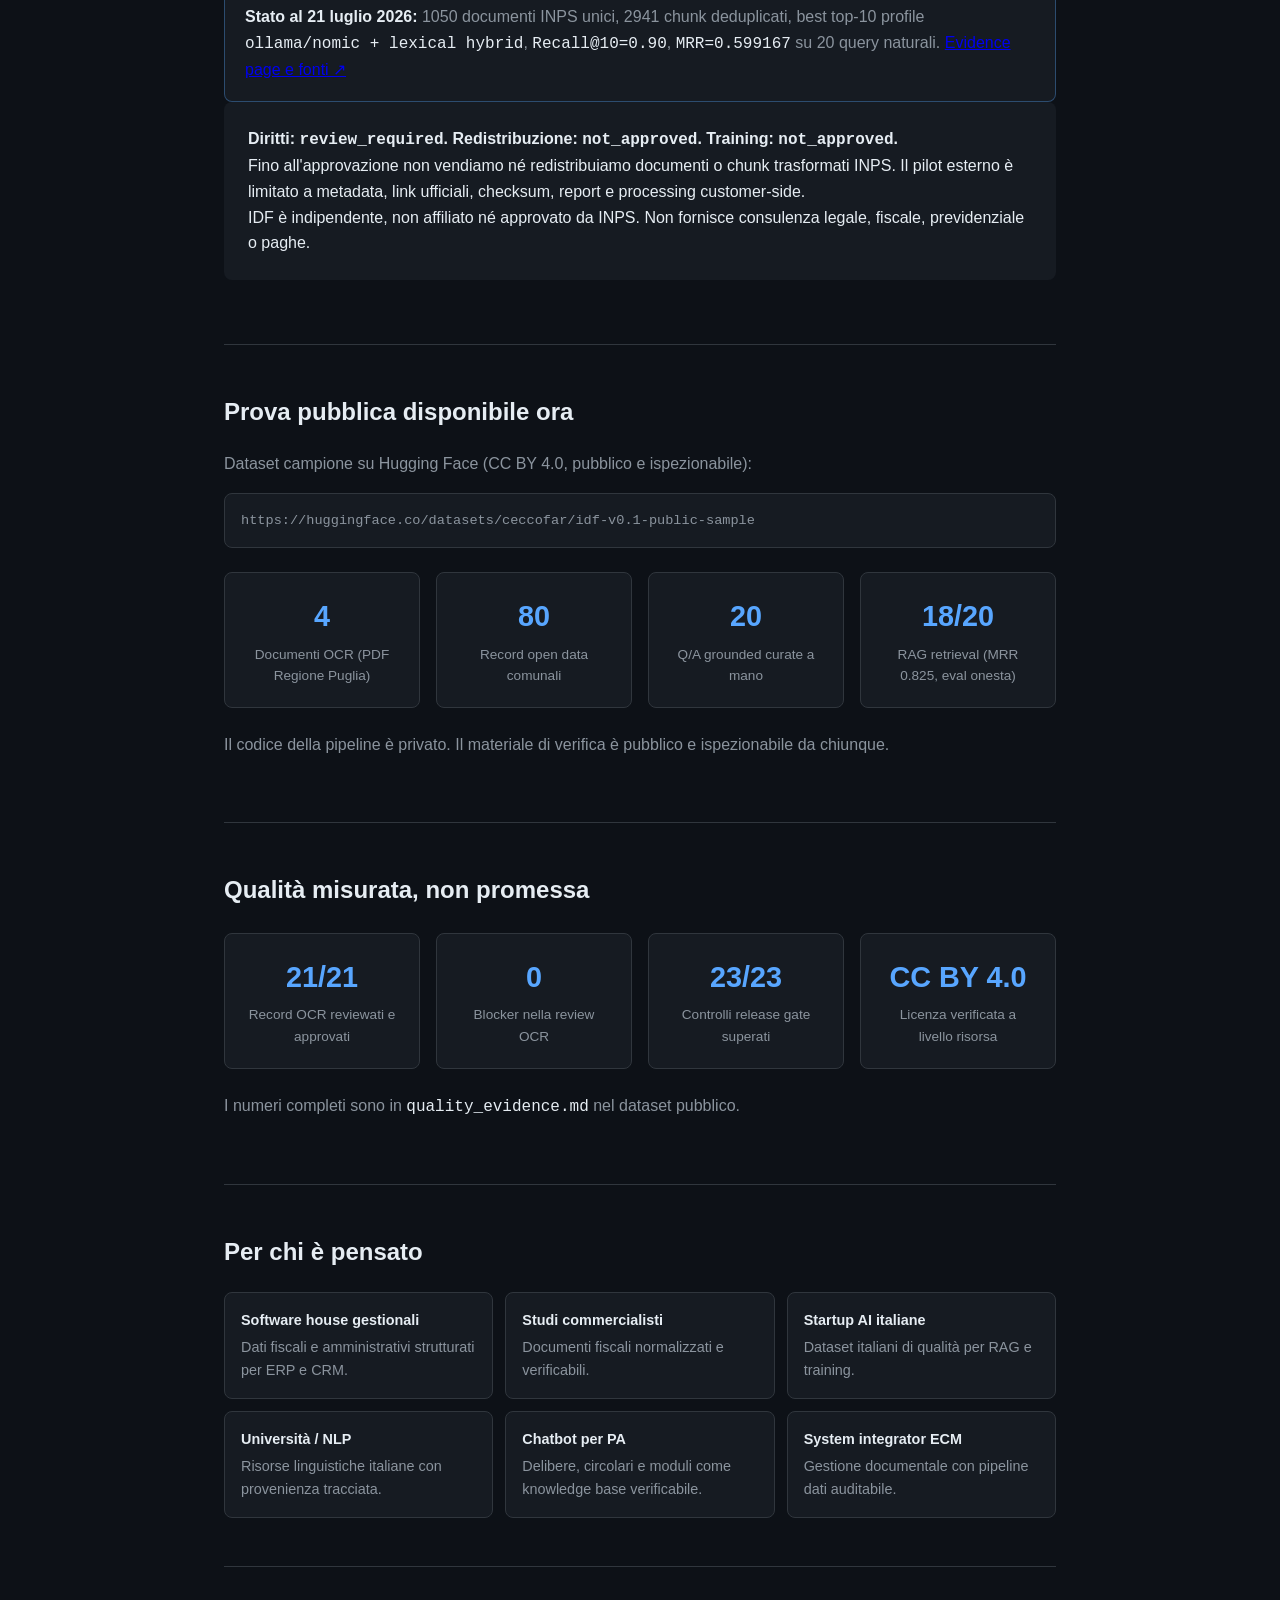
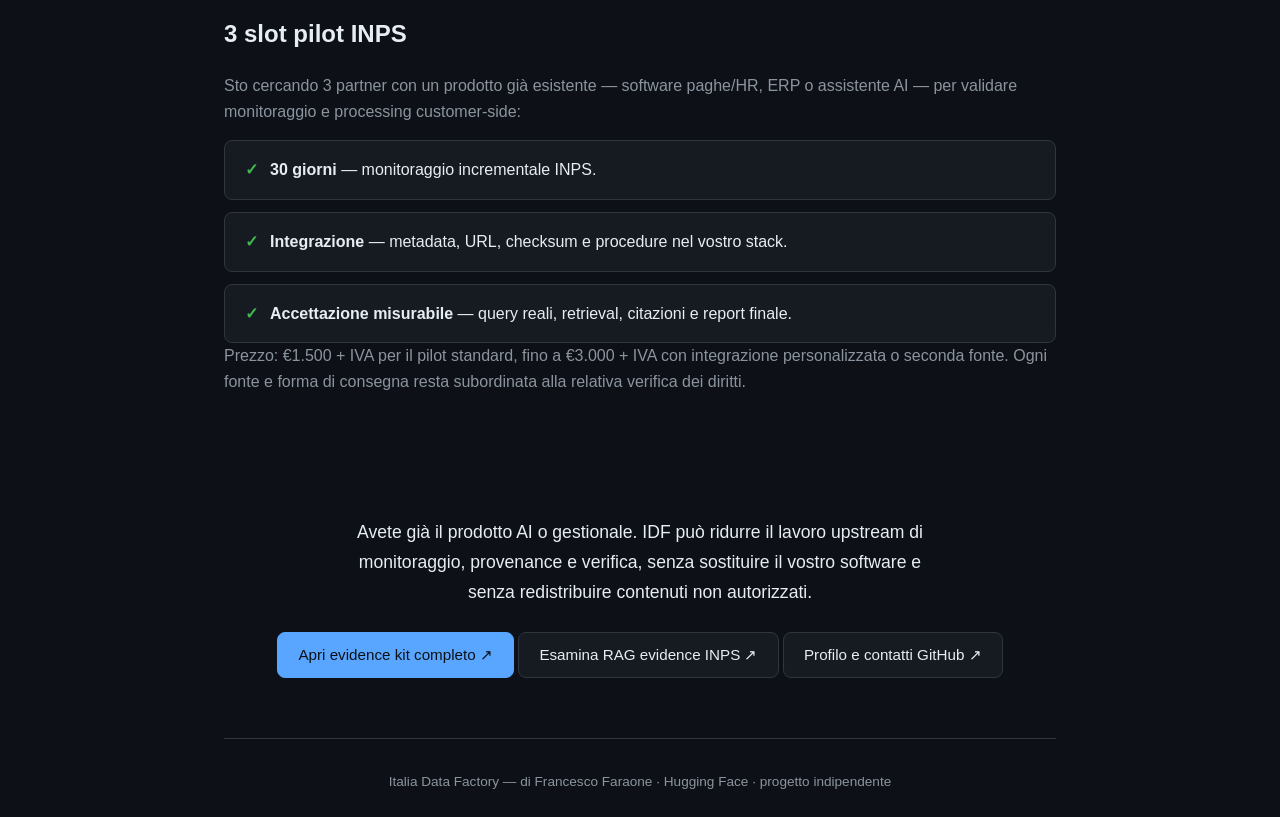
==== commit 88dde6b3: "Publish p100 query expansion evidence" ====
--- a/index.html
+++ b/index.html
@@ -102,8 +102,8 @@
     <div class="metrics">
       <div class="metric"><div class="value">1050</div><div class="label">Documenti INPS ufficiali unici</div></div>
       <div class="metric"><div class="value">2941</div><div class="label">Chunk deduplicati e indicizzati</div></div>
-      <div class="metric"><div class="value">17/20</div><div class="label">Query naturali in top 10</div></div>
-      <div class="metric"><div class="value">0.85</div><div class="label">Recall@10 profilo top-10</div></div>
+      <div class="metric"><div class="value">18/20</div><div class="label">Query naturali in top 10</div></div>
+      <div class="metric"><div class="value">0.90</div><div class="label">Recall@10 profilo top-10</div></div>
     </div>
 
     <ul class="features">
@@ -114,7 +114,7 @@
     </ul>
 
     <div class="run-proof">
-      <strong>Stato al 21 luglio 2026:</strong> 1050 documenti INPS unici, 2941 chunk deduplicati, best top-10 profile <code>ollama/nomic + lexical hybrid</code>, <code>Recall@10=0.85</code>, <code>MRR=0.599167</code> su 20 query naturali. <a href="inps-corpus-retrieval-evidence.html">Evidence page e fonti ↗</a>
+      <strong>Stato al 21 luglio 2026:</strong> 1050 documenti INPS unici, 2941 chunk deduplicati, best top-10 profile <code>ollama/nomic + lexical hybrid</code>, <code>Recall@10=0.90</code>, <code>MRR=0.599167</code> su 20 query naturali. <a href="inps-corpus-retrieval-evidence.html">Evidence page e fonti ↗</a>
     </div>
     <div class="problem">
       <p><strong>Diritti: <code>review_required</code>. Redistribuzione: <code>not_approved</code>. Training: <code>not_approved</code>.</strong></p>
@@ -143,7 +143,7 @@
         <div class="label">Q/A grounded curate a mano</div>
       </div>
       <div class="metric">
-        <div class="value">17/20</div>
+        <div class="value">18/20</div>
         <div class="label">RAG retrieval (MRR 0.825, eval onesta)</div>
       </div>
     </div>
